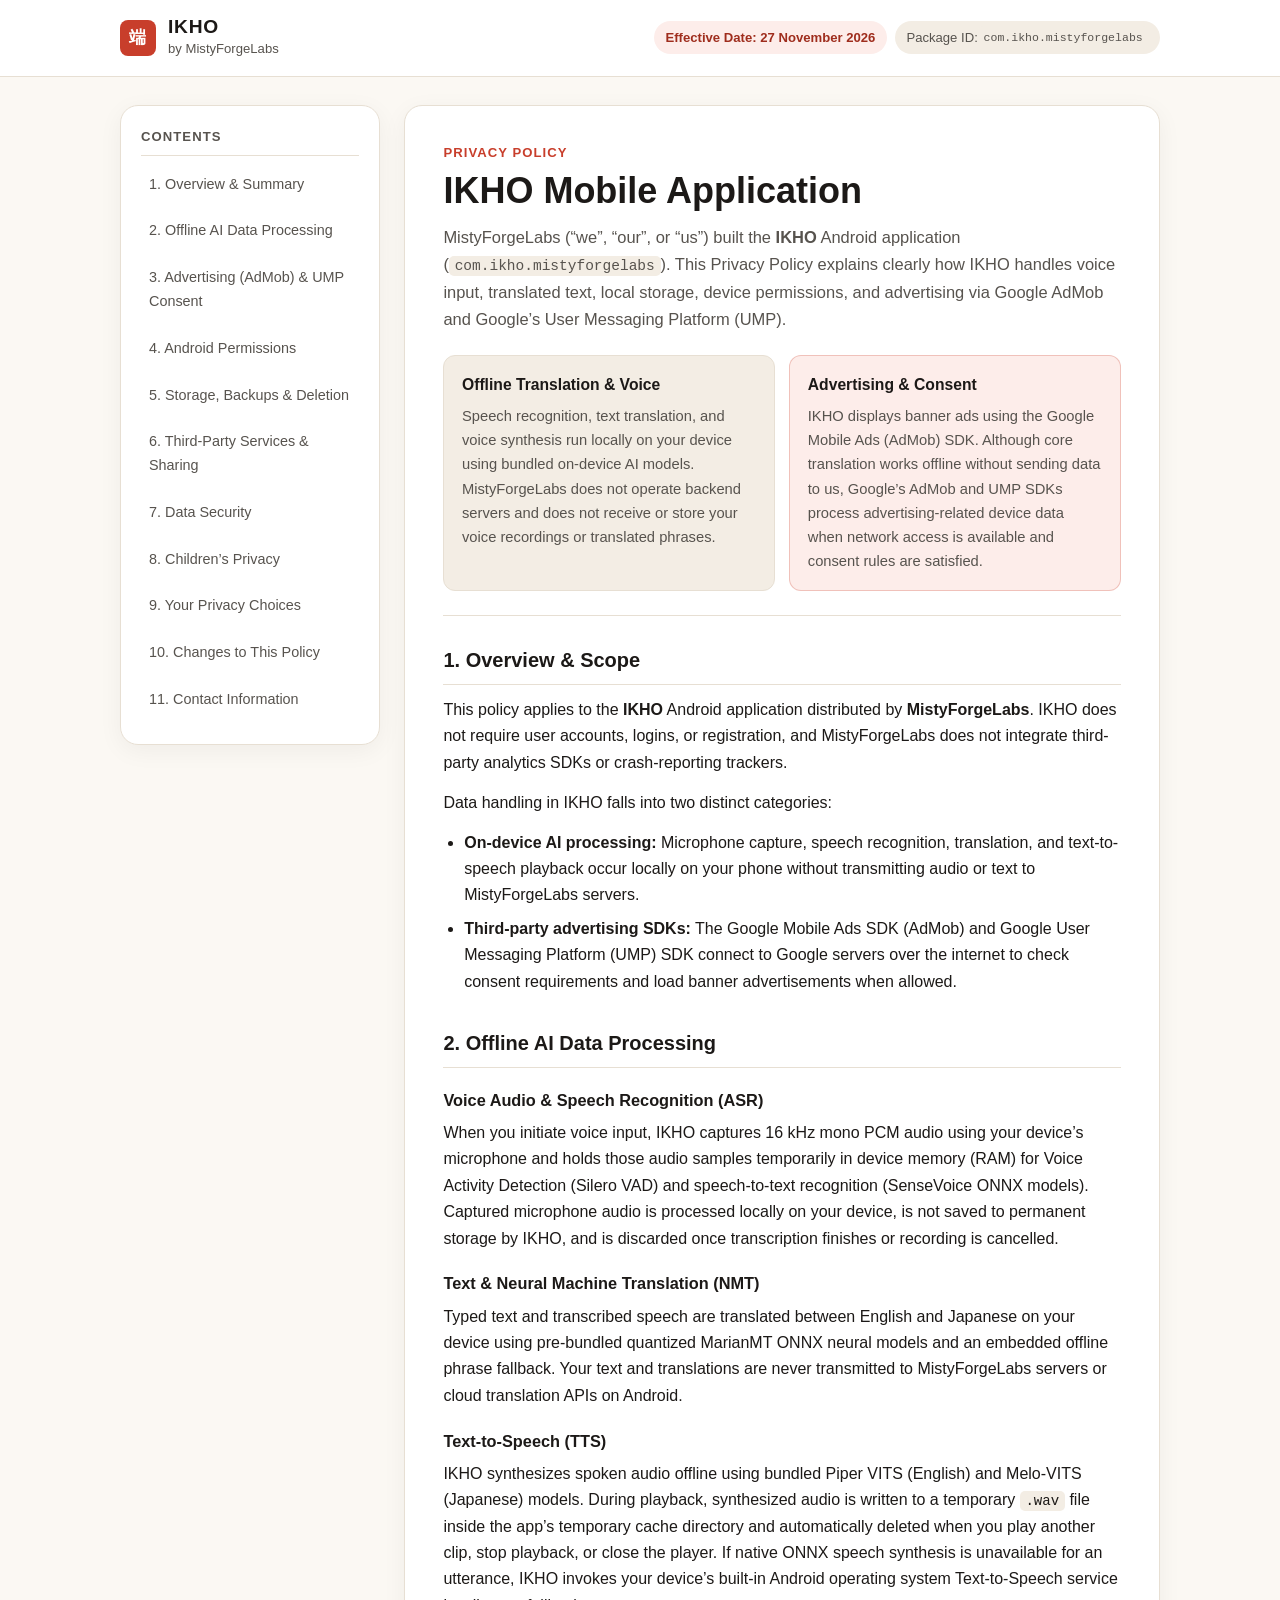
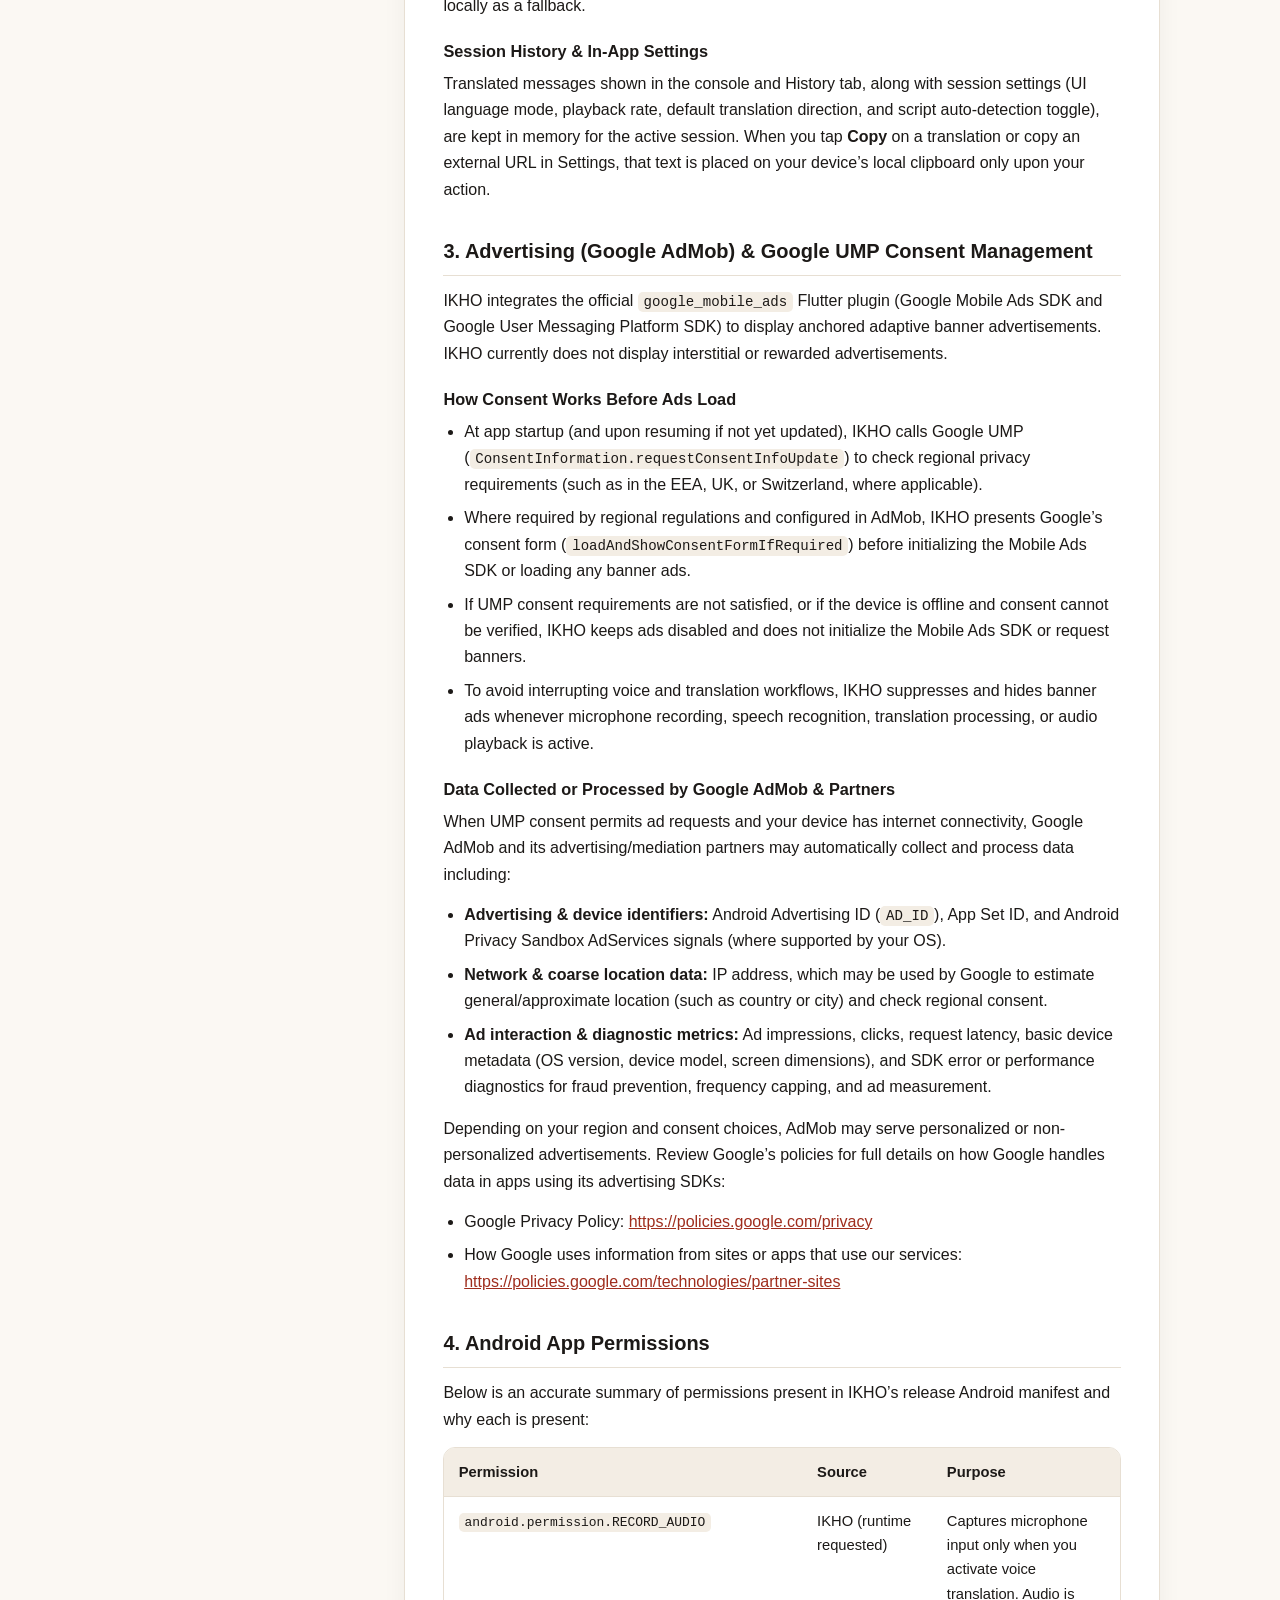
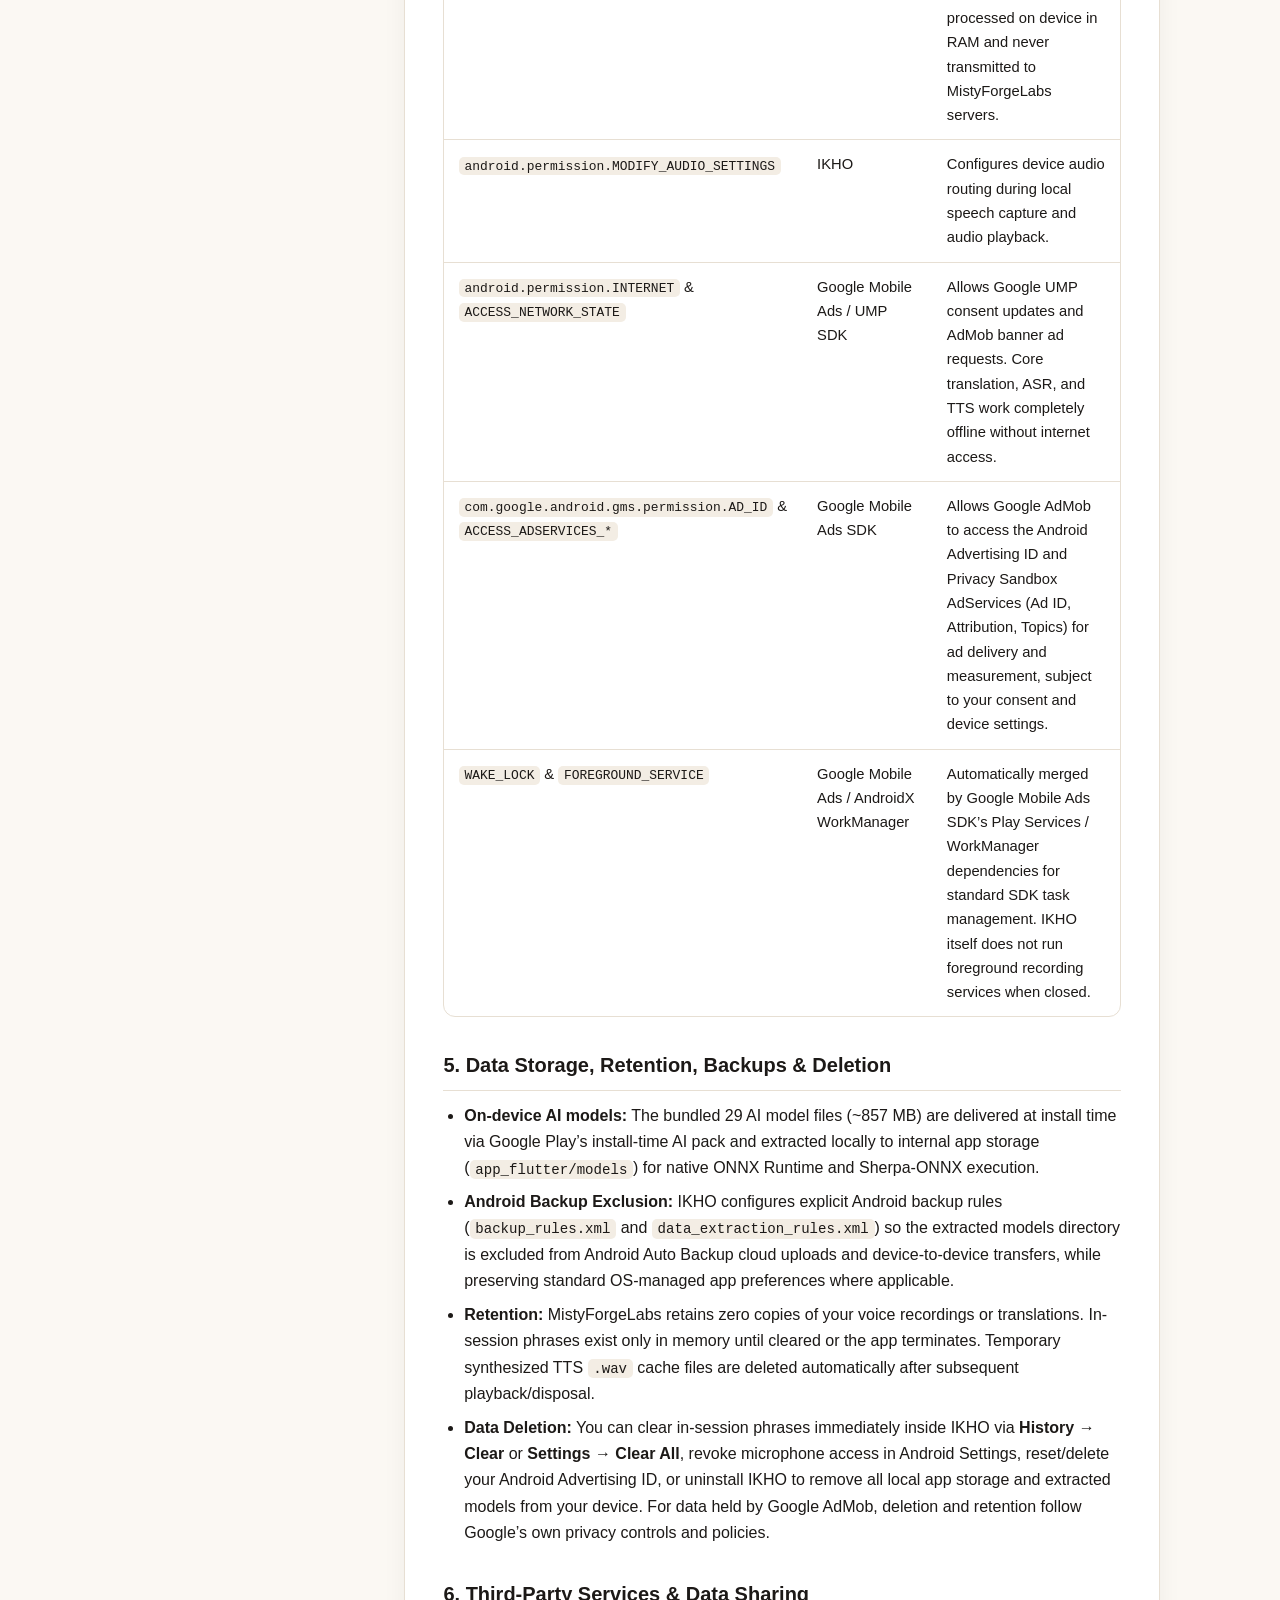
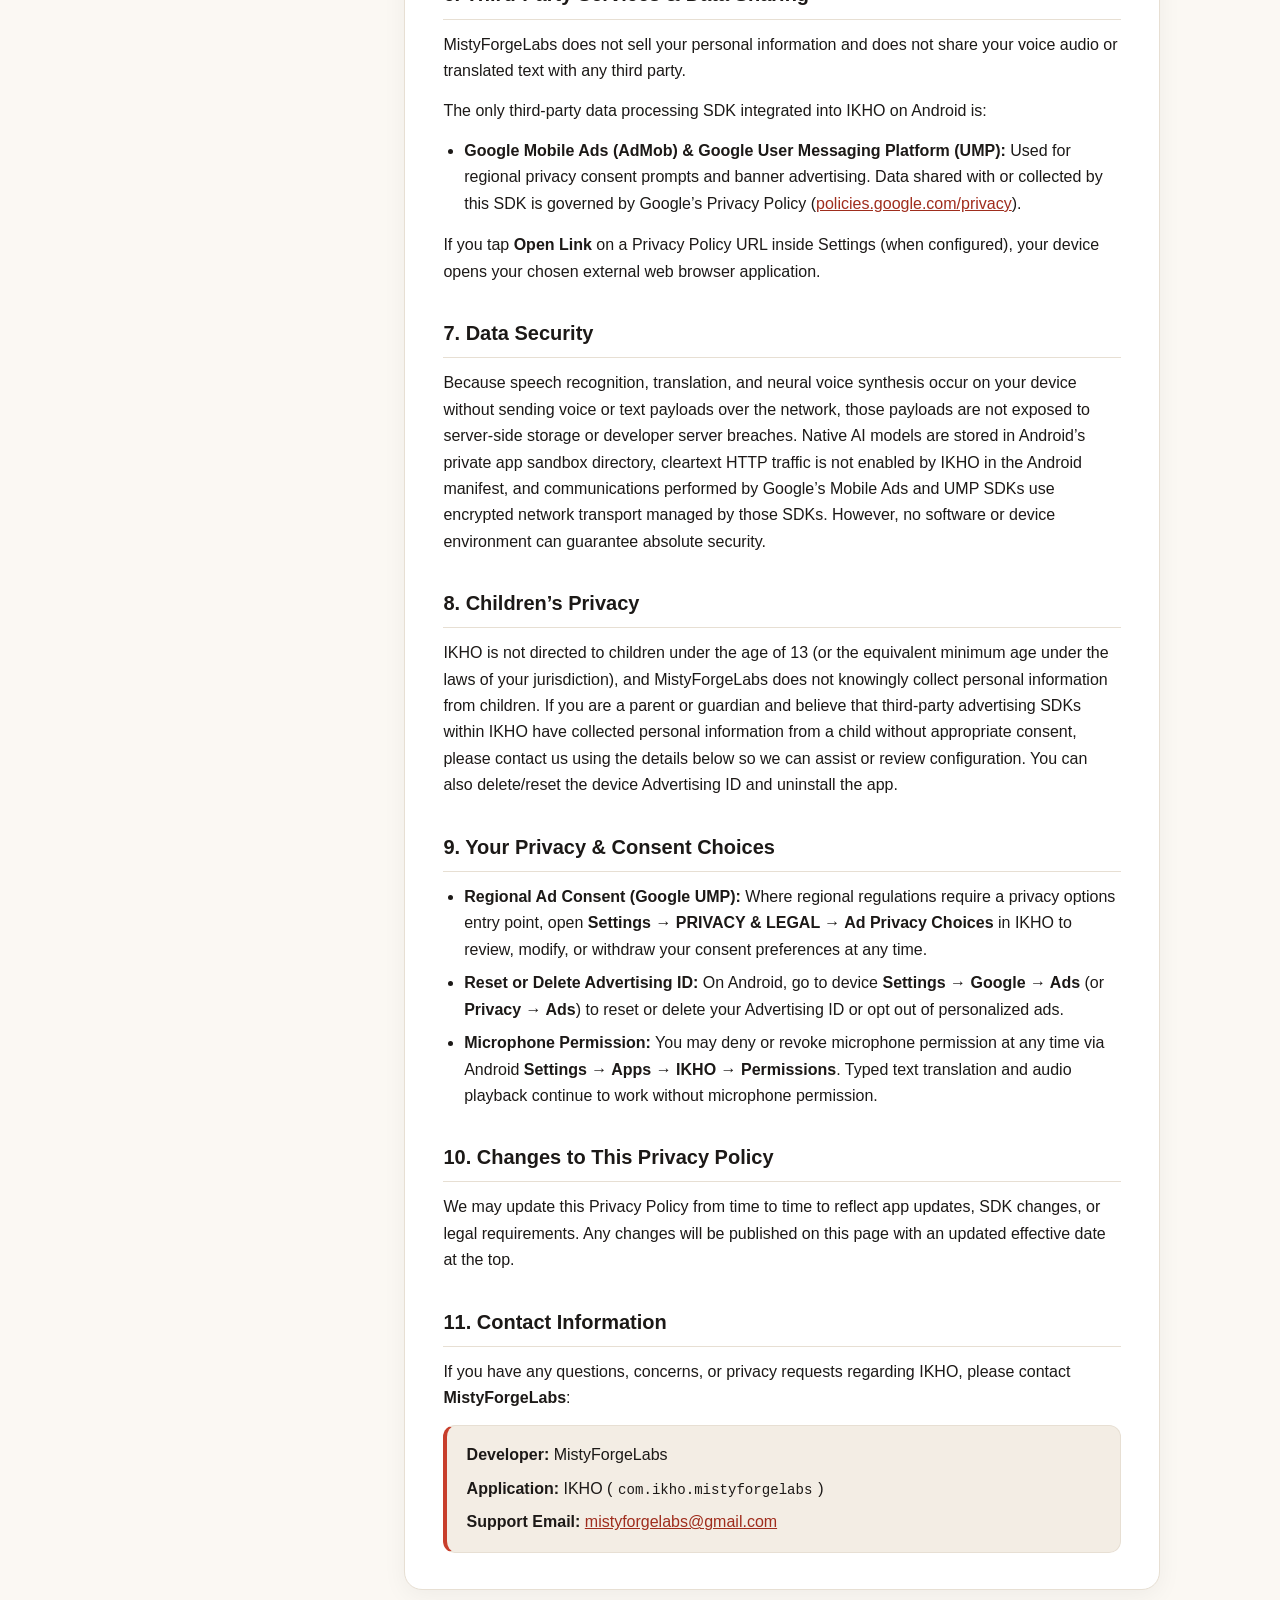
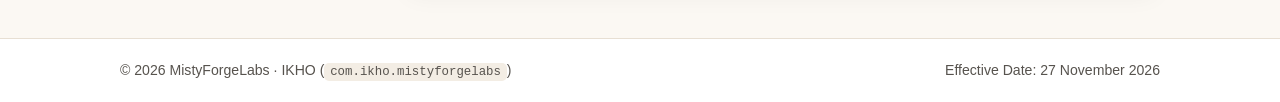
==== index.html @ 731d48cd "Add Privacy Policy website for IKHO" ====
<!DOCTYPE html>
<html lang="en">

<head>
  <meta charset="UTF-8" />
  <meta name="viewport" content="width=device-width, initial-scale=1.0" />
  <meta name="description"
    content="Privacy Policy for IKHO (com.ikho.mistyforgelabs) by MistyForgeLabs — explaining on-device offline AI translation, permissions, Google AdMob advertising, and Google UMP consent management." />
  <title>Privacy Policy — IKHO by MistyForgeLabs</title>
  <link rel="stylesheet" href="styles.css" />
</head>

<body>
  <a class="skip-link" href="#main-content">Skip to Privacy Policy</a>

  <header class="site-header">
    <div class="container header-inner">
      <div class="brand">
        <span class="hanko-mark" aria-hidden="true">端</span>
        <div class="brand-text">
          <span class="brand-name">IKHO</span>
          <span class="brand-subtitle">by MistyForgeLabs</span>
        </div>
      </div>
      <div class="meta-badges">
        <span class="badge">Effective Date: 27 November 2026</span>
        <span class="badge badge-muted">Package ID: <code>com.ikho.mistyforgelabs</code></span>
      </div>
    </div>
  </header>

  <main id="main-content" class="container layout">
    <aside class="toc-card" aria-label="Section navigation">
      <h2 class="toc-title">Contents</h2>
      <nav>
        <ol class="toc-list">
          <li><a href="#overview">1. Overview &amp; Summary</a></li>
          <li><a href="#offline-processing">2. Offline AI Data Processing</a></li>
          <li><a href="#advertising-ump">3. Advertising (AdMob) &amp; UMP Consent</a></li>
          <li><a href="#permissions">4. Android Permissions</a></li>
          <li><a href="#retention-deletion">5. Storage, Backups &amp; Deletion</a></li>
          <li><a href="#third-parties">6. Third-Party Services &amp; Sharing</a></li>
          <li><a href="#security">7. Data Security</a></li>
          <li><a href="#children">8. Children&rsquo;s Privacy</a></li>
          <li><a href="#choices">9. Your Privacy Choices</a></li>
          <li><a href="#changes">10. Changes to This Policy</a></li>
          <li><a href="#contact">11. Contact Information</a></li>
        </ol>
      </nav>
    </aside>

    <article class="policy-card">
      <div class="hero-block">
        <p class="eyebrow">Privacy Policy</p>
        <h1>IKHO Mobile Application</h1>
        <p class="lead">
          MistyForgeLabs (&ldquo;we&rdquo;, &ldquo;our&rdquo;, or &ldquo;us&rdquo;) built the
          <strong>IKHO</strong> Android application (<code>com.ikho.mistyforgelabs</code>). This Privacy Policy
          explains clearly how IKHO handles voice input, translated text, local storage, device permissions,
          and advertising via Google AdMob and Google&rsquo;s User Messaging Platform (UMP).
        </p>

        <div class="callout-grid">
          <div class="callout">
            <h3>Offline Translation &amp; Voice</h3>
            <p>
              Speech recognition, text translation, and voice synthesis run locally on your device using
              bundled on-device AI models. MistyForgeLabs does not operate backend servers and does not
              receive or store your voice recordings or translated phrases.
            </p>
          </div>
          <div class="callout callout-accent">
            <h3>Advertising &amp; Consent</h3>
            <p>
              IKHO displays banner ads using the Google Mobile Ads (AdMob) SDK. Although core translation
              works offline without sending data to us, Google&rsquo;s AdMob and UMP SDKs process
              advertising-related device data when network access is available and consent rules are satisfied.
            </p>
          </div>
        </div>
      </div>

      <section id="overview">
        <h2>1. Overview &amp; Scope</h2>
        <p>
          This policy applies to the <strong>IKHO</strong> Android application distributed by
          <strong>MistyForgeLabs</strong>. IKHO does not require user accounts, logins, or registration, and
          MistyForgeLabs does not integrate third-party analytics SDKs or crash-reporting trackers.
        </p>
        <p>
          Data handling in IKHO falls into two distinct categories:
        </p>
        <ul>
          <li>
            <strong>On-device AI processing:</strong> Microphone capture, speech recognition, translation,
            and text-to-speech playback occur locally on your phone without transmitting audio or text to
            MistyForgeLabs servers.
          </li>
          <li>
            <strong>Third-party advertising SDKs:</strong> The Google Mobile Ads SDK (AdMob) and Google
            User Messaging Platform (UMP) SDK connect to Google servers over the internet to check consent
            requirements and load banner advertisements when allowed.
          </li>
        </ul>
      </section>

      <section id="offline-processing">
        <h2>2. Offline AI Data Processing</h2>
        <h3>Voice Audio &amp; Speech Recognition (ASR)</h3>
        <p>
          When you initiate voice input, IKHO captures 16 kHz mono PCM audio using your device&rsquo;s
          microphone and holds those audio samples temporarily in device memory (RAM) for Voice Activity
          Detection (Silero VAD) and speech-to-text recognition (SenseVoice ONNX models). Captured microphone
          audio is processed locally on your device, is not saved to permanent storage by IKHO, and is
          discarded once transcription finishes or recording is cancelled.
        </p>

        <h3>Text &amp; Neural Machine Translation (NMT)</h3>
        <p>
          Typed text and transcribed speech are translated between English and Japanese on your device using
          pre-bundled quantized MarianMT ONNX neural models and an embedded offline phrase fallback. Your
          text and translations are never transmitted to MistyForgeLabs servers or cloud translation APIs
          on Android.
        </p>

        <h3>Text-to-Speech (TTS)</h3>
        <p>
          IKHO synthesizes spoken audio offline using bundled Piper VITS (English) and Melo-VITS
          (Japanese) models. During playback, synthesized audio is written to a temporary
          <code>.wav</code> file inside the app&rsquo;s temporary cache directory and automatically deleted
          when you play another clip, stop playback, or close the player. If native ONNX speech synthesis is
          unavailable for an utterance, IKHO invokes your device&rsquo;s built-in Android operating system
          Text-to-Speech service locally as a fallback.
        </p>

        <h3>Session History &amp; In-App Settings</h3>
        <p>
          Translated messages shown in the console and History tab, along with session settings (UI
          language mode, playback rate, default translation direction, and script auto-detection toggle),
          are kept in memory for the active session. When you tap <strong>Copy</strong> on a translation or
          copy an external URL in Settings, that text is placed on your device&rsquo;s local clipboard only
          upon your action.
        </p>
      </section>

      <section id="advertising-ump">
        <h2>3. Advertising (Google AdMob) &amp; Google UMP Consent Management</h2>
        <p>
          IKHO integrates the official <code>google_mobile_ads</code> Flutter plugin (Google Mobile Ads SDK
          and Google User Messaging Platform SDK) to display anchored adaptive banner advertisements. IKHO
          currently does not display interstitial or rewarded advertisements.
        </p>

        <h3>How Consent Works Before Ads Load</h3>
        <ul>
          <li>
            At app startup (and upon resuming if not yet updated), IKHO calls Google UMP
            (<code>ConsentInformation.requestConsentInfoUpdate</code>) to check regional privacy
            requirements (such as in the EEA, UK, or Switzerland, where applicable).
          </li>
          <li>
            Where required by regional regulations and configured in AdMob, IKHO presents Google&rsquo;s
            consent form (<code>loadAndShowConsentFormIfRequired</code>) before initializing the Mobile Ads
            SDK or loading any banner ads.
          </li>
          <li>
            If UMP consent requirements are not satisfied, or if the device is offline and consent cannot be
            verified, IKHO keeps ads disabled and does not initialize the Mobile Ads SDK or request banners.
          </li>
          <li>
            To avoid interrupting voice and translation workflows, IKHO suppresses and hides banner ads
            whenever microphone recording, speech recognition, translation processing, or audio playback is
            active.
          </li>
        </ul>

        <h3>Data Collected or Processed by Google AdMob &amp; Partners</h3>
        <p>
          When UMP consent permits ad requests and your device has internet connectivity, Google AdMob and
          its advertising/mediation partners may automatically collect and process data including:
        </p>
        <ul>
          <li>
            <strong>Advertising &amp; device identifiers:</strong> Android Advertising ID (<code>AD_ID</code>),
            App Set ID, and Android Privacy Sandbox AdServices signals (where supported by your OS).
          </li>
          <li>
            <strong>Network &amp; coarse location data:</strong> IP address, which may be used by Google to
            estimate general/approximate location (such as country or city) and check regional consent.
          </li>
          <li>
            <strong>Ad interaction &amp; diagnostic metrics:</strong> Ad impressions, clicks, request
            latency, basic device metadata (OS version, device model, screen dimensions), and SDK error or
            performance diagnostics for fraud prevention, frequency capping, and ad measurement.
          </li>
        </ul>
        <p>
          Depending on your region and consent choices, AdMob may serve personalized or non-personalized
          advertisements. Review Google&rsquo;s policies for full details on how Google handles data in apps
          using its advertising SDKs:
        </p>
        <ul>
          <li>
            Google Privacy Policy:
            <a href="https://policies.google.com/privacy" rel="noopener noreferrer" target="_blank">
              https://policies.google.com/privacy
            </a>
          </li>
          <li>
            How Google uses information from sites or apps that use our services:
            <a href="https://policies.google.com/technologies/partner-sites" rel="noopener noreferrer" target="_blank">
              https://policies.google.com/technologies/partner-sites
            </a>
          </li>
        </ul>
      </section>

      <section id="permissions">
        <h2>4. Android App Permissions</h2>
        <p>
          Below is an accurate summary of permissions present in IKHO&rsquo;s release Android manifest and
          why each is present:
        </p>
        <div class="table-wrap">
          <table>
            <thead>
              <tr>
                <th>Permission</th>
                <th>Source</th>
                <th>Purpose</th>
              </tr>
            </thead>
            <tbody>
              <tr>
                <td><code>android.permission.RECORD_AUDIO</code></td>
                <td>IKHO (runtime requested)</td>
                <td>
                  Captures microphone input only when you activate voice translation. Audio is processed on
                  device in RAM and never transmitted to MistyForgeLabs servers.
                </td>
              </tr>
              <tr>
                <td><code>android.permission.MODIFY_AUDIO_SETTINGS</code></td>
                <td>IKHO</td>
                <td>Configures device audio routing during local speech capture and audio playback.</td>
              </tr>
              <tr>
                <td><code>android.permission.INTERNET</code> &amp; <code>ACCESS_NETWORK_STATE</code></td>
                <td>Google Mobile Ads / UMP SDK</td>
                <td>
                  Allows Google UMP consent updates and AdMob banner ad requests. Core translation, ASR, and
                  TTS work completely offline without internet access.
                </td>
              </tr>
              <tr>
                <td>
                  <code>com.google.android.gms.permission.AD_ID</code> &amp;
                  <code>ACCESS_ADSERVICES_*</code>
                </td>
                <td>Google Mobile Ads SDK</td>
                <td>
                  Allows Google AdMob to access the Android Advertising ID and Privacy Sandbox AdServices
                  (Ad ID, Attribution, Topics) for ad delivery and measurement, subject to your consent and
                  device settings.
                </td>
              </tr>
              <tr>
                <td><code>WAKE_LOCK</code> &amp; <code>FOREGROUND_SERVICE</code></td>
                <td>Google Mobile Ads / AndroidX WorkManager</td>
                <td>
                  Automatically merged by Google Mobile Ads SDK&rsquo;s Play Services / WorkManager
                  dependencies for standard SDK task management. IKHO itself does not run foreground
                  recording services when closed.
                </td>
              </tr>
            </tbody>
          </table>
        </div>
      </section>

      <section id="retention-deletion">
        <h2>5. Data Storage, Retention, Backups &amp; Deletion</h2>
        <ul>
          <li>
            <strong>On-device AI models:</strong> The bundled 29 AI model files (~857 MB) are delivered at
            install time via Google Play&rsquo;s install-time AI pack and extracted locally to internal app
            storage (<code>app_flutter/models</code>) for native ONNX Runtime and Sherpa-ONNX execution.
          </li>
          <li>
            <strong>Android Backup Exclusion:</strong> IKHO configures explicit Android backup rules
            (<code>backup_rules.xml</code> and <code>data_extraction_rules.xml</code>) so the extracted
            models directory is excluded from Android Auto Backup cloud uploads and device-to-device
            transfers, while preserving standard OS-managed app preferences where applicable.
          </li>
          <li>
            <strong>Retention:</strong> MistyForgeLabs retains zero copies of your voice recordings or
            translations. In-session phrases exist only in memory until cleared or the app terminates.
            Temporary synthesized TTS <code>.wav</code> cache files are deleted automatically after
            subsequent playback/disposal.
          </li>
          <li>
            <strong>Data Deletion:</strong> You can clear in-session phrases immediately inside IKHO via
            <strong>History &rarr; Clear</strong> or <strong>Settings &rarr; Clear All</strong>, revoke
            microphone access in Android Settings, reset/delete your Android Advertising ID, or uninstall
            IKHO to remove all local app storage and extracted models from your device. For data held by
            Google AdMob, deletion and retention follow Google&rsquo;s own privacy controls and policies.
          </li>
        </ul>
      </section>

      <section id="third-parties">
        <h2>6. Third-Party Services &amp; Data Sharing</h2>
        <p>
          MistyForgeLabs does not sell your personal information and does not share your voice audio or
          translated text with any third party.
        </p>
        <p>
          The only third-party data processing SDK integrated into IKHO on Android is:
        </p>
        <ul>
          <li>
            <strong>Google Mobile Ads (AdMob) &amp; Google User Messaging Platform (UMP):</strong> Used for
            regional privacy consent prompts and banner advertising. Data shared with or collected by this SDK
            is governed by Google&rsquo;s Privacy Policy
            (<a href="https://policies.google.com/privacy" rel="noopener noreferrer"
              target="_blank">policies.google.com/privacy</a>).
          </li>
        </ul>
        <p>
          If you tap <strong>Open Link</strong> on a Privacy Policy URL inside Settings (when configured),
          your device opens your chosen external web browser application.
        </p>
      </section>

      <section id="security">
        <h2>7. Data Security</h2>
        <p>
          Because speech recognition, translation, and neural voice synthesis occur on your device without
          sending voice or text payloads over the network, those payloads are not exposed to server-side
          storage or developer server breaches. Native AI models are stored in Android&rsquo;s private app
          sandbox directory, cleartext HTTP traffic is not enabled by IKHO in the Android manifest, and
          communications performed by Google&rsquo;s Mobile Ads and UMP SDKs use encrypted network
          transport managed by those SDKs. However, no software or device environment can guarantee absolute
          security.
        </p>
      </section>

      <section id="children">
        <h2>8. Children&rsquo;s Privacy</h2>
        <p>
          IKHO is not directed to children under the age of 13 (or the equivalent minimum age under the laws
          of your jurisdiction), and MistyForgeLabs does not knowingly collect personal information from
          children. If you are a parent or guardian and believe that third-party advertising SDKs within IKHO
          have collected personal information from a child without appropriate consent, please contact us
          using the details below so we can assist or review configuration. You can also delete/reset the
          device Advertising ID and uninstall the app.
        </p>
      </section>

      <section id="choices">
        <h2>9. Your Privacy &amp; Consent Choices</h2>
        <ul>
          <li>
            <strong>Regional Ad Consent (Google UMP):</strong> Where regional regulations require a privacy
            options entry point, open <strong>Settings &rarr; PRIVACY &amp; LEGAL &rarr; Ad Privacy Choices</strong>
            in IKHO to review, modify, or withdraw your consent preferences at any time.
          </li>
          <li>
            <strong>Reset or Delete Advertising ID:</strong> On Android, go to device
            <strong>Settings &rarr; Google &rarr; Ads</strong> (or <strong>Privacy &rarr; Ads</strong>) to
            reset or delete your Advertising ID or opt out of personalized ads.
          </li>
          <li>
            <strong>Microphone Permission:</strong> You may deny or revoke microphone permission at any
            time via Android <strong>Settings &rarr; Apps &rarr; IKHO &rarr; Permissions</strong>. Typed text
            translation and audio playback continue to work without microphone permission.
          </li>
        </ul>
      </section>

      <section id="changes">
        <h2>10. Changes to This Privacy Policy</h2>
        <p>
          We may update this Privacy Policy from time to time to reflect app updates, SDK changes, or legal
          requirements. Any changes will be published on this page with an updated effective date at the top.
        </p>
      </section>

      <section id="contact" class="contact-section">
        <h2>11. Contact Information</h2>
        <p>
          If you have any questions, concerns, or privacy requests regarding IKHO, please contact
          <strong>MistyForgeLabs</strong>:
        </p>
        <div class="contact-box">
          <p><strong>Developer:</strong> MistyForgeLabs</p>
          <p><strong>Application:</strong> IKHO (<code>com.ikho.mistyforgelabs</code>)</p>
          <p>
            <strong>Support Email:</strong>
            <a href="mailto:mistyforgelabs@gmail.com">mistyforgelabs@gmail.com</a>
          </p>
        </div>
      </section>
    </article>
  </main>

  <footer class="site-footer">
    <div class="container footer-inner">
      <p>&copy; 2026 MistyForgeLabs &middot; IKHO (<code>com.ikho.mistyforgelabs</code>)</p>
      <p>Effective Date: 27 November 2026</p>
    </div>
  </footer>
</body>

</html>
---- styles.css ----
:root {
  --washi: #fbf8f3;
  --washi-card: #ffffff;
  --washi-subtle: #f3ede4;
  --sumi: #1c1917;
  --sumi-muted: #57534e;
  --line-subtle: #e7dfd3;
  --cinnabar: #c83e2b;
  --cinnabar-deep: #9f2d1d;
  --cinnabar-tint: #fdedea;
  --radius-lg: 18px;
  --radius-md: 12px;
  --shadow-card: 0 6px 24px rgba(28, 25, 23, 0.05);
}

@media (prefers-color-scheme: dark) {
  :root {
    --washi: #141210;
    --washi-card: #1d1a17;
    --washi-subtle: #27221e;
    --sumi: #f5f0e8;
    --sumi-muted: #b8afa4;
    --line-subtle: #352f29;
    --cinnabar: #e05c49;
    --cinnabar-deep: #f07b69;
    --cinnabar-tint: rgba(224, 92, 73, 0.14);
    --shadow-card: 0 8px 28px rgba(0, 0, 0, 0.35);
  }
}

*,
*::before,
*::after {
  box-sizing: border-box;
}

html {
  scroll-behavior: smooth;
}

body {
  margin: 0;
  background-color: var(--washi);
  color: var(--sumi);
  font-family: -apple-system, BlinkMacSystemFont, "Segoe UI", Roboto, "Helvetica Neue", Arial, sans-serif;
  line-height: 1.65;
  -webkit-font-smoothing: antialiased;
}

.skip-link {
  position: absolute;
  left: -9999px;
  top: 0;
  background: var(--cinnabar);
  color: #ffffff;
  padding: 0.65rem 1rem;
  border-radius: 0 0 8px 0;
  font-weight: 600;
  z-index: 100;
}

.skip-link:focus {
  left: 0.75rem;
  top: 0.75rem;
}

.container {
  width: 100%;
  max-width: 1080px;
  margin: 0 auto;
  padding: 0 1.25rem;
}

.site-header {
  background: var(--washi-card);
  border-bottom: 1px solid var(--line-subtle);
  padding: 1rem 0;
}

.header-inner {
  display: flex;
  flex-wrap: wrap;
  align-items: center;
  justify-content: space-between;
  gap: 0.85rem;
}

.brand {
  display: flex;
  align-items: center;
  gap: 0.75rem;
}

.hanko-mark {
  display: inline-flex;
  align-items: center;
  justify-content: center;
  width: 2.25rem;
  height: 2.25rem;
  border-radius: 8px;
  background: var(--cinnabar);
  color: #ffffff;
  font-weight: 700;
  font-size: 1.05rem;
  letter-spacing: 0.02em;
}

.brand-text {
  display: flex;
  flex-direction: column;
}

.brand-name {
  font-size: 1.2rem;
  font-weight: 700;
  letter-spacing: 0.04em;
  line-height: 1.15;
}

.brand-subtitle {
  font-size: 0.82rem;
  color: var(--sumi-muted);
}

.meta-badges {
  display: flex;
  flex-wrap: wrap;
  gap: 0.5rem;
}

.badge {
  display: inline-flex;
  align-items: center;
  padding: 0.32rem 0.72rem;
  border-radius: 999px;
  background: var(--cinnabar-tint);
  color: var(--cinnabar-deep);
  font-size: 0.82rem;
  font-weight: 600;
}

.badge-muted {
  background: var(--washi-subtle);
  color: var(--sumi-muted);
  font-weight: 500;
}

.layout {
  display: grid;
  grid-template-columns: 1fr;
  gap: 1.5rem;
  padding-top: 1.75rem;
  padding-bottom: 3rem;
}

@media (min-width: 900px) {
  .layout {
    grid-template-columns: 260px minmax(0, 1fr);
    align-items: start;
  }

  .toc-card {
    position: sticky;
    top: 1.25rem;
  }
}

.toc-card,
.policy-card {
  background: var(--washi-card);
  border: 1px solid var(--line-subtle);
  border-radius: var(--radius-lg);
  box-shadow: var(--shadow-card);
}

.toc-card {
  padding: 1.25rem;
}

.toc-title {
  margin: 0 0 0.75rem;
  font-size: 0.82rem;
  text-transform: uppercase;
  letter-spacing: 0.08em;
  color: var(--sumi-muted);
}

.toc-list {
  list-style: none;
  margin: 0;
  padding: 0;
  display: flex;
  flex-direction: column;
  gap: 0.35rem;
}

.toc-list a {
  display: block;
  padding: 0.32rem 0.5rem;
  border-radius: 8px;
  color: var(--sumi-muted);
  text-decoration: none;
  font-size: 0.9rem;
  transition: background-color 0.15s ease, color 0.15s ease;
}

.toc-list a:hover,
.toc-list a:focus-visible {
  background: var(--cinnabar-tint);
  color: var(--cinnabar-deep);
  outline: none;
}

.policy-card {
  padding: 1.6rem 1.4rem;
}

@media (min-width: 640px) {
  .policy-card {
    padding: 2.25rem 2.4rem;
  }
}

.hero-block {
  padding-bottom: 1.5rem;
  border-bottom: 1px solid var(--line-subtle);
  margin-bottom: 1.75rem;
}

.eyebrow {
  margin: 0 0 0.35rem;
  font-size: 0.82rem;
  font-weight: 700;
  letter-spacing: 0.08em;
  text-transform: uppercase;
  color: var(--cinnabar);
}

h1 {
  margin: 0 0 0.75rem;
  font-size: clamp(1.7rem, 3.2vw, 2.25rem);
  line-height: 1.2;
}

.lead {
  margin: 0 0 1.35rem;
  color: var(--sumi-muted);
  font-size: 1.03rem;
}

.callout-grid {
  display: grid;
  grid-template-columns: 1fr;
  gap: 0.9rem;
}

@media (min-width: 680px) {
  .callout-grid {
    grid-template-columns: 1fr 1fr;
  }
}

.callout {
  background: var(--washi-subtle);
  border: 1px solid var(--line-subtle);
  border-radius: var(--radius-md);
  padding: 1rem 1.1rem;
}

.callout-accent {
  background: var(--cinnabar-tint);
  border-color: rgba(200, 62, 43, 0.25);
}

.callout h3 {
  margin: 0 0 0.35rem;
  font-size: 0.98rem;
}

.callout p {
  margin: 0;
  font-size: 0.92rem;
  color: var(--sumi-muted);
}

section {
  margin-bottom: 2rem;
  scroll-margin-top: 1.25rem;
}

section:last-child {
  margin-bottom: 0;
}

h2 {
  margin: 0 0 0.75rem;
  font-size: 1.25rem;
  padding-bottom: 0.45rem;
  border-bottom: 1px solid var(--line-subtle);
}

h3 {
  margin: 1.15rem 0 0.4rem;
  font-size: 1.02rem;
}

p {
  margin: 0 0 0.85rem;
}

ul {
  margin: 0 0 0.95rem;
  padding-left: 1.3rem;
}

li {
  margin-bottom: 0.45rem;
}

a {
  color: var(--cinnabar-deep);
  word-break: break-word;
}

code {
  font-family: ui-monospace, SFMono-Regular, Menlo, Consolas, "Liberation Mono", monospace;
  font-size: 0.88em;
  background: var(--washi-subtle);
  padding: 0.12rem 0.36rem;
  border-radius: 5px;
}

.table-wrap {
  width: 100%;
  overflow-x: auto;
  border: 1px solid var(--line-subtle);
  border-radius: var(--radius-md);
  margin: 0.85rem 0 1rem;
}

table {
  width: 100%;
  border-collapse: collapse;
  font-size: 0.92rem;
  min-width: 540px;
}

th,
td {
  text-align: left;
  padding: 0.75rem 0.9rem;
  border-bottom: 1px solid var(--line-subtle);
  vertical-align: top;
}

th {
  background: var(--washi-subtle);
  font-weight: 600;
}

tr:last-child td {
  border-bottom: none;
}

.contact-box {
  background: var(--washi-subtle);
  border: 1px solid var(--line-subtle);
  border-left: 4px solid var(--cinnabar);
  border-radius: var(--radius-md);
  padding: 1rem 1.2rem;
}

.contact-box p {
  margin: 0 0 0.45rem;
}

.contact-box p:last-child {
  margin-bottom: 0;
}

.placeholder-tag {
  display: inline-block;
  font-family: ui-monospace, SFMono-Regular, Menlo, Consolas, monospace;
  font-weight: 700;
  font-size: 0.92rem;
  background: var(--cinnabar-tint);
  color: var(--cinnabar-deep);
  padding: 0.15rem 0.5rem;
  border-radius: 6px;
  border: 1px dashed var(--cinnabar);
}

.placeholder-note {
  margin-top: 0.65rem;
  font-size: 0.86rem;
  color: var(--sumi-muted);
}

.site-footer {
  border-top: 1px solid var(--line-subtle);
  background: var(--washi-card);
  padding: 1.25rem 0;
  font-size: 0.88rem;
  color: var(--sumi-muted);
}

.footer-inner {
  display: flex;
  flex-wrap: wrap;
  justify-content: space-between;
  gap: 0.5rem;
}

.footer-inner p {
  margin: 0;
}

@media print {
  .toc-card,
  .skip-link {
    display: none;
  }

  .layout {
    grid-template-columns: 1fr;
  }

  .policy-card {
    box-shadow: none;
    border: none;
    padding: 0;
  }
}
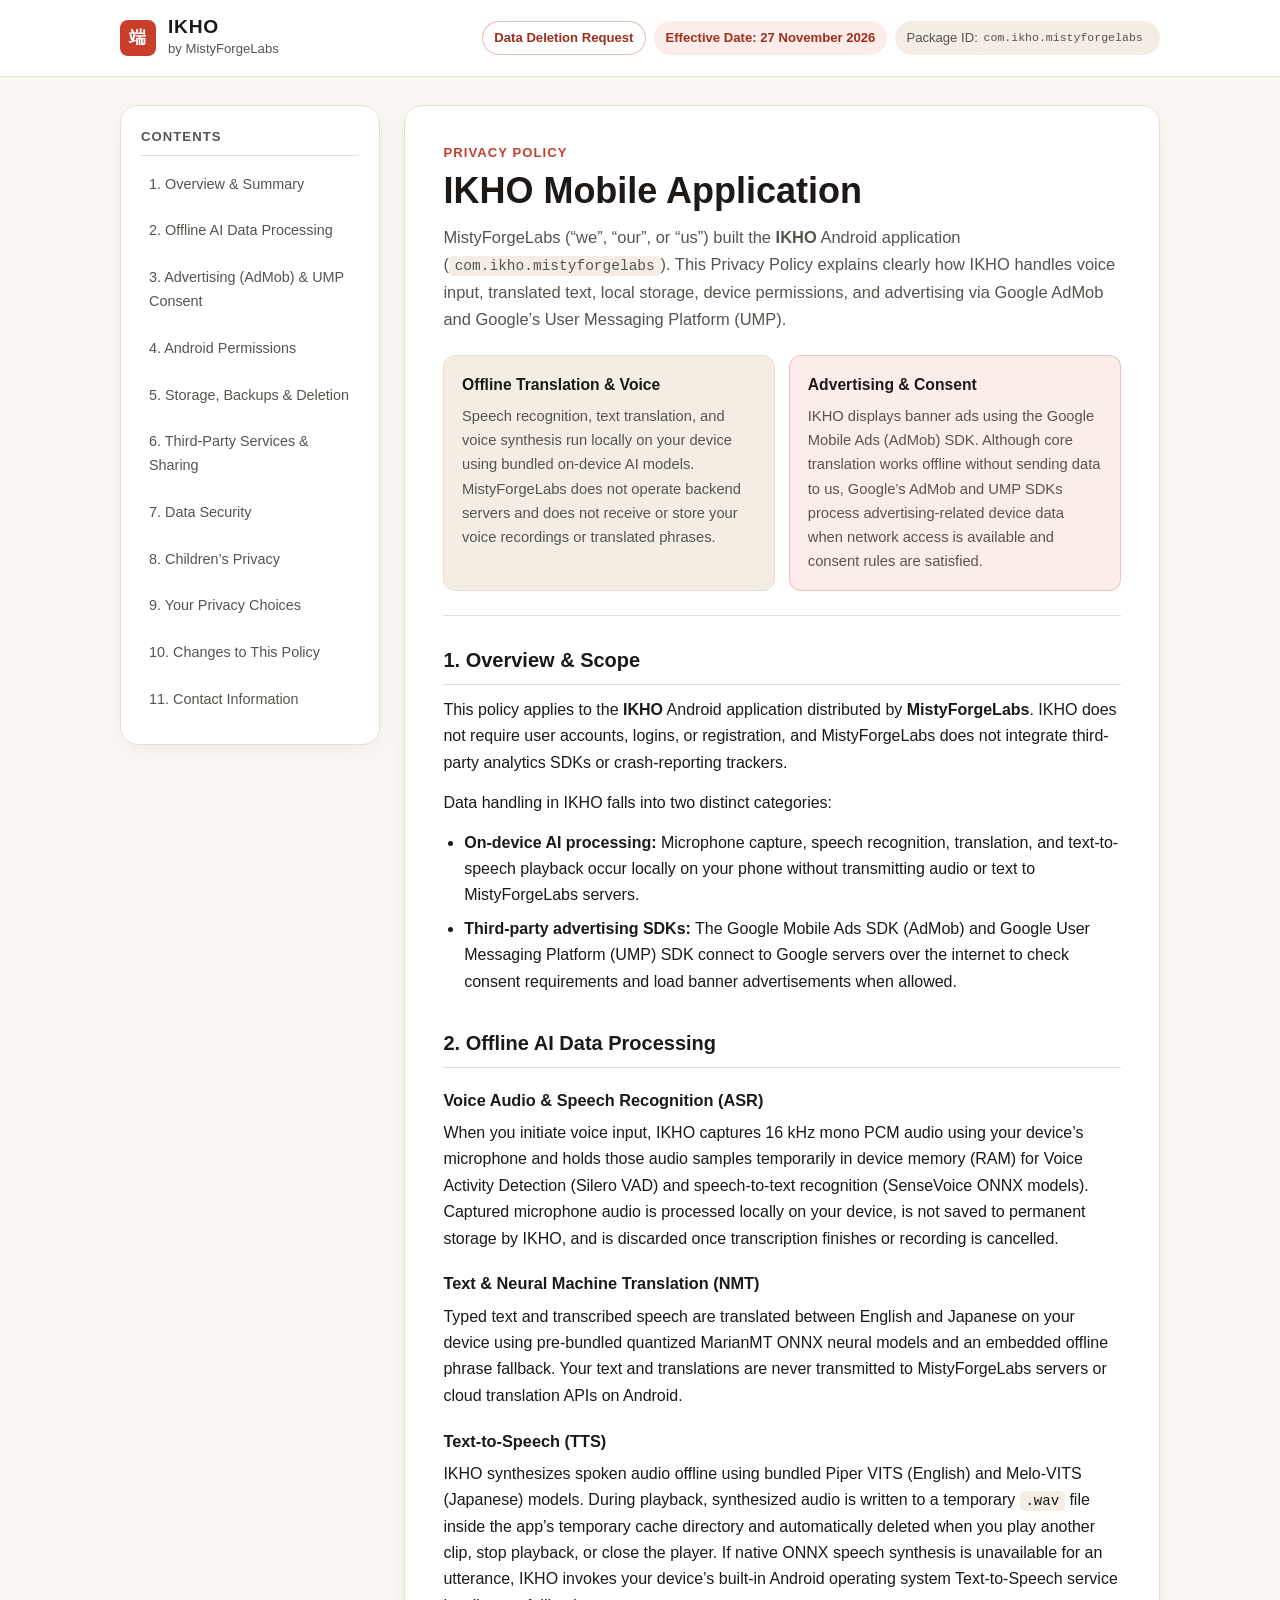
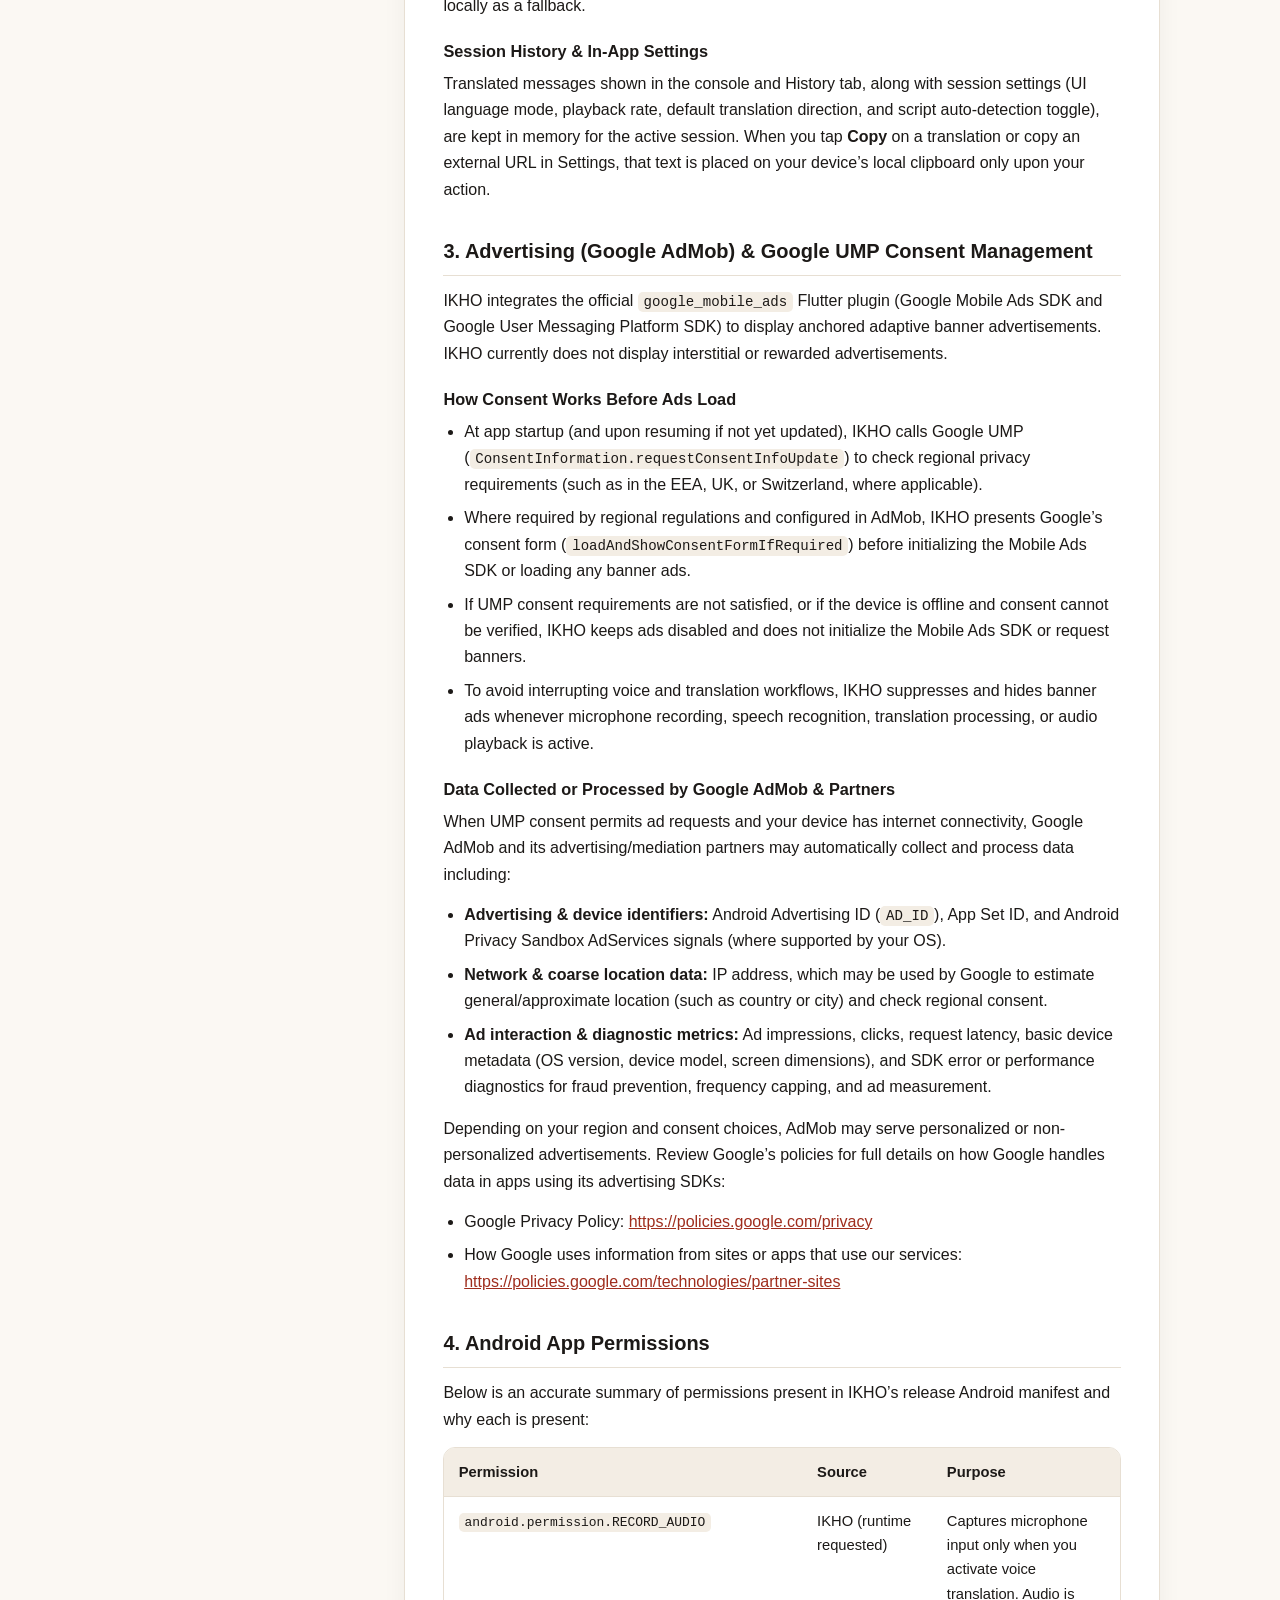
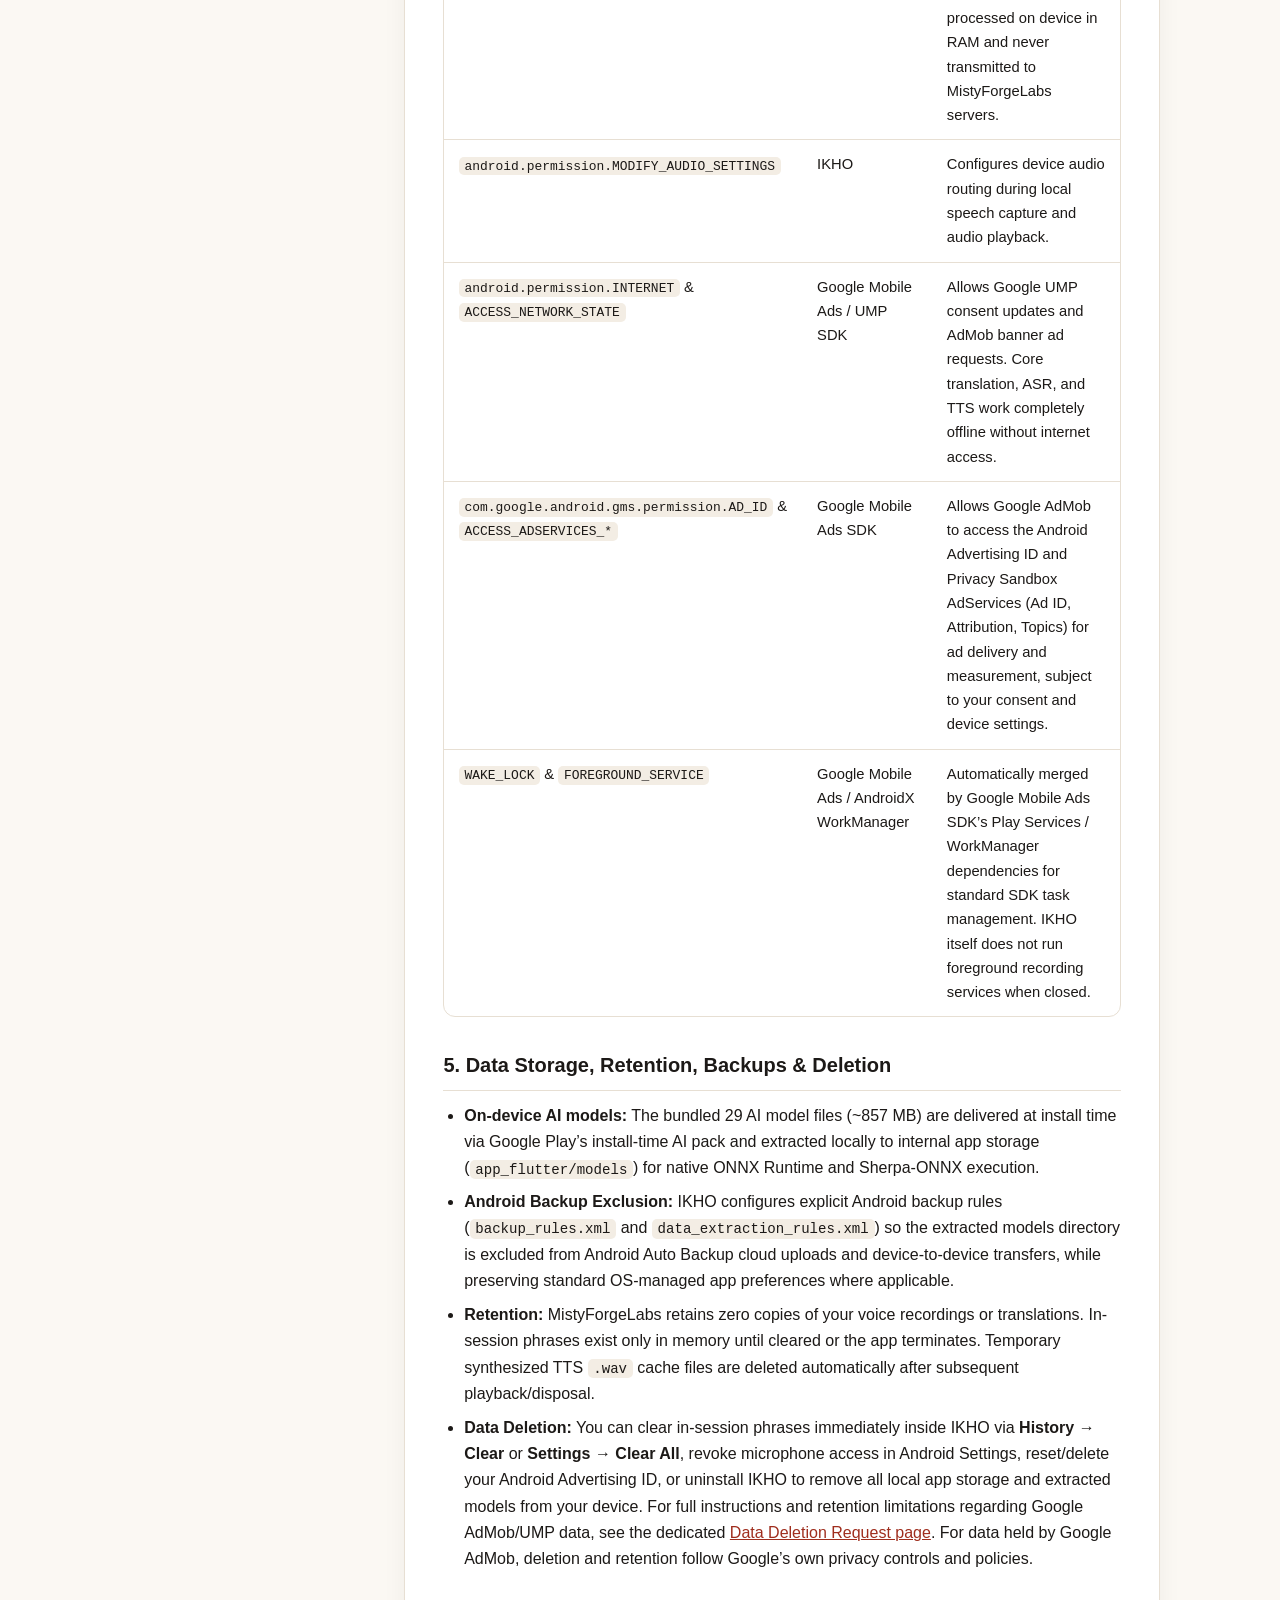
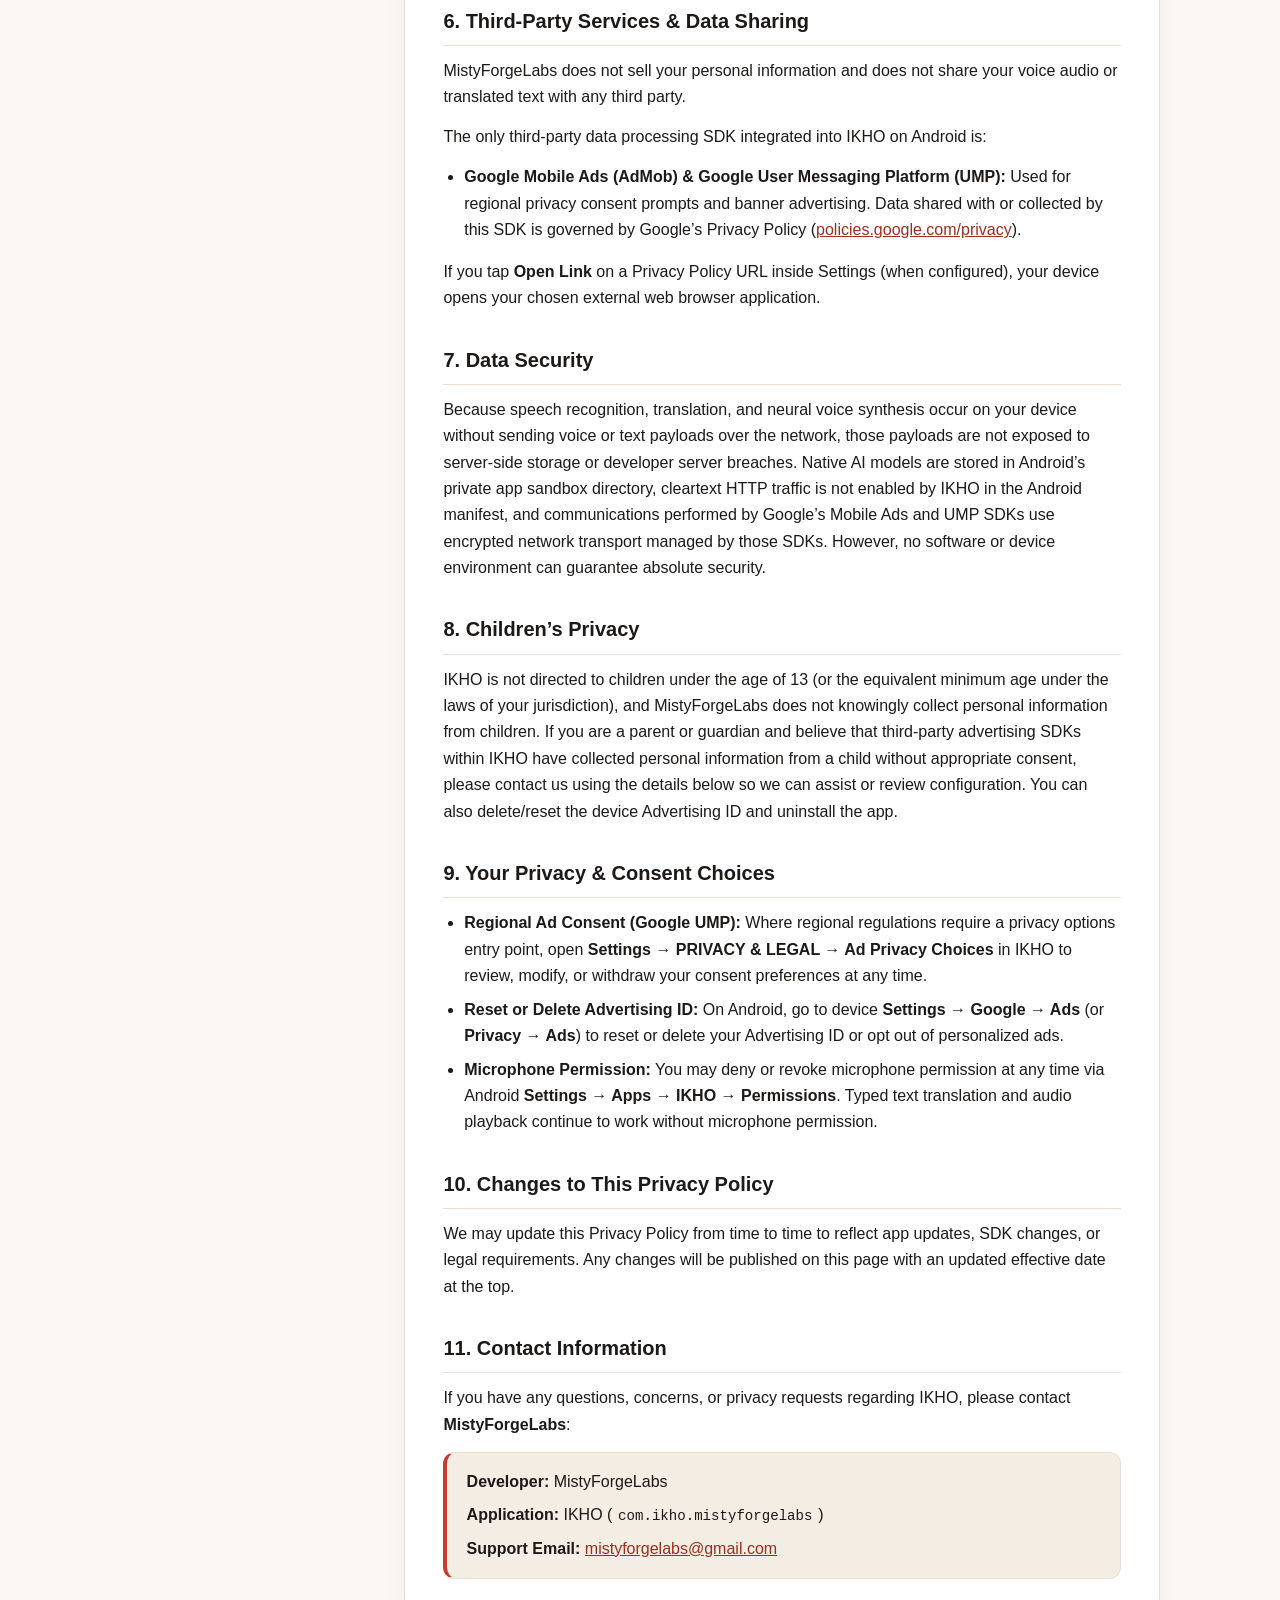
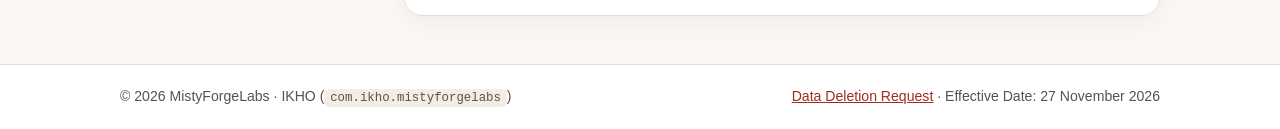
==== commit 4bae560d: "Add IKHO Data Deletion Request page and link from Privacy Policy" ====
--- a/index.html
+++ b/index.html
@@ -23,6 +23,7 @@
         </div>
       </div>
       <div class="meta-badges">
+        <a class="badge badge-link" href="data-deletion.html">Data Deletion Request</a>
         <span class="badge">Effective Date: 27 November 2026</span>
         <span class="badge badge-muted">Package ID: <code>com.ikho.mistyforgelabs</code></span>
       </div>
@@ -302,8 +303,10 @@
             <strong>Data Deletion:</strong> You can clear in-session phrases immediately inside IKHO via
             <strong>History &rarr; Clear</strong> or <strong>Settings &rarr; Clear All</strong>, revoke
             microphone access in Android Settings, reset/delete your Android Advertising ID, or uninstall
-            IKHO to remove all local app storage and extracted models from your device. For data held by
-            Google AdMob, deletion and retention follow Google&rsquo;s own privacy controls and policies.
+            IKHO to remove all local app storage and extracted models from your device. For full
+            instructions and retention limitations regarding Google AdMob/UMP data, see the dedicated
+            <a href="data-deletion.html">Data Deletion Request page</a>. For data held by Google AdMob,
+            deletion and retention follow Google&rsquo;s own privacy controls and policies.
           </li>
         </ul>
       </section>
@@ -407,7 +410,7 @@
   <footer class="site-footer">
     <div class="container footer-inner">
       <p>&copy; 2026 MistyForgeLabs &middot; IKHO (<code>com.ikho.mistyforgelabs</code>)</p>
-      <p>Effective Date: 27 November 2026</p>
+      <p><a href="data-deletion.html">Data Deletion Request</a> &middot; Effective Date: 27 November 2026</p>
     </div>
   </footer>
 </body>
--- a/styles.css
+++ b/styles.css
@@ -145,6 +145,21 @@
   font-weight: 500;
 }
 
+.badge-link {
+  background: var(--washi-card);
+  color: var(--cinnabar-deep);
+  border: 1px solid rgba(200, 62, 43, 0.35);
+  text-decoration: none;
+  transition: background-color 0.15s ease, border-color 0.15s ease;
+}
+
+.badge-link:hover,
+.badge-link:focus-visible {
+  background: var(--cinnabar-tint);
+  border-color: var(--cinnabar);
+  outline: none;
+}
+
 .layout {
   display: grid;
   grid-template-columns: 1fr;
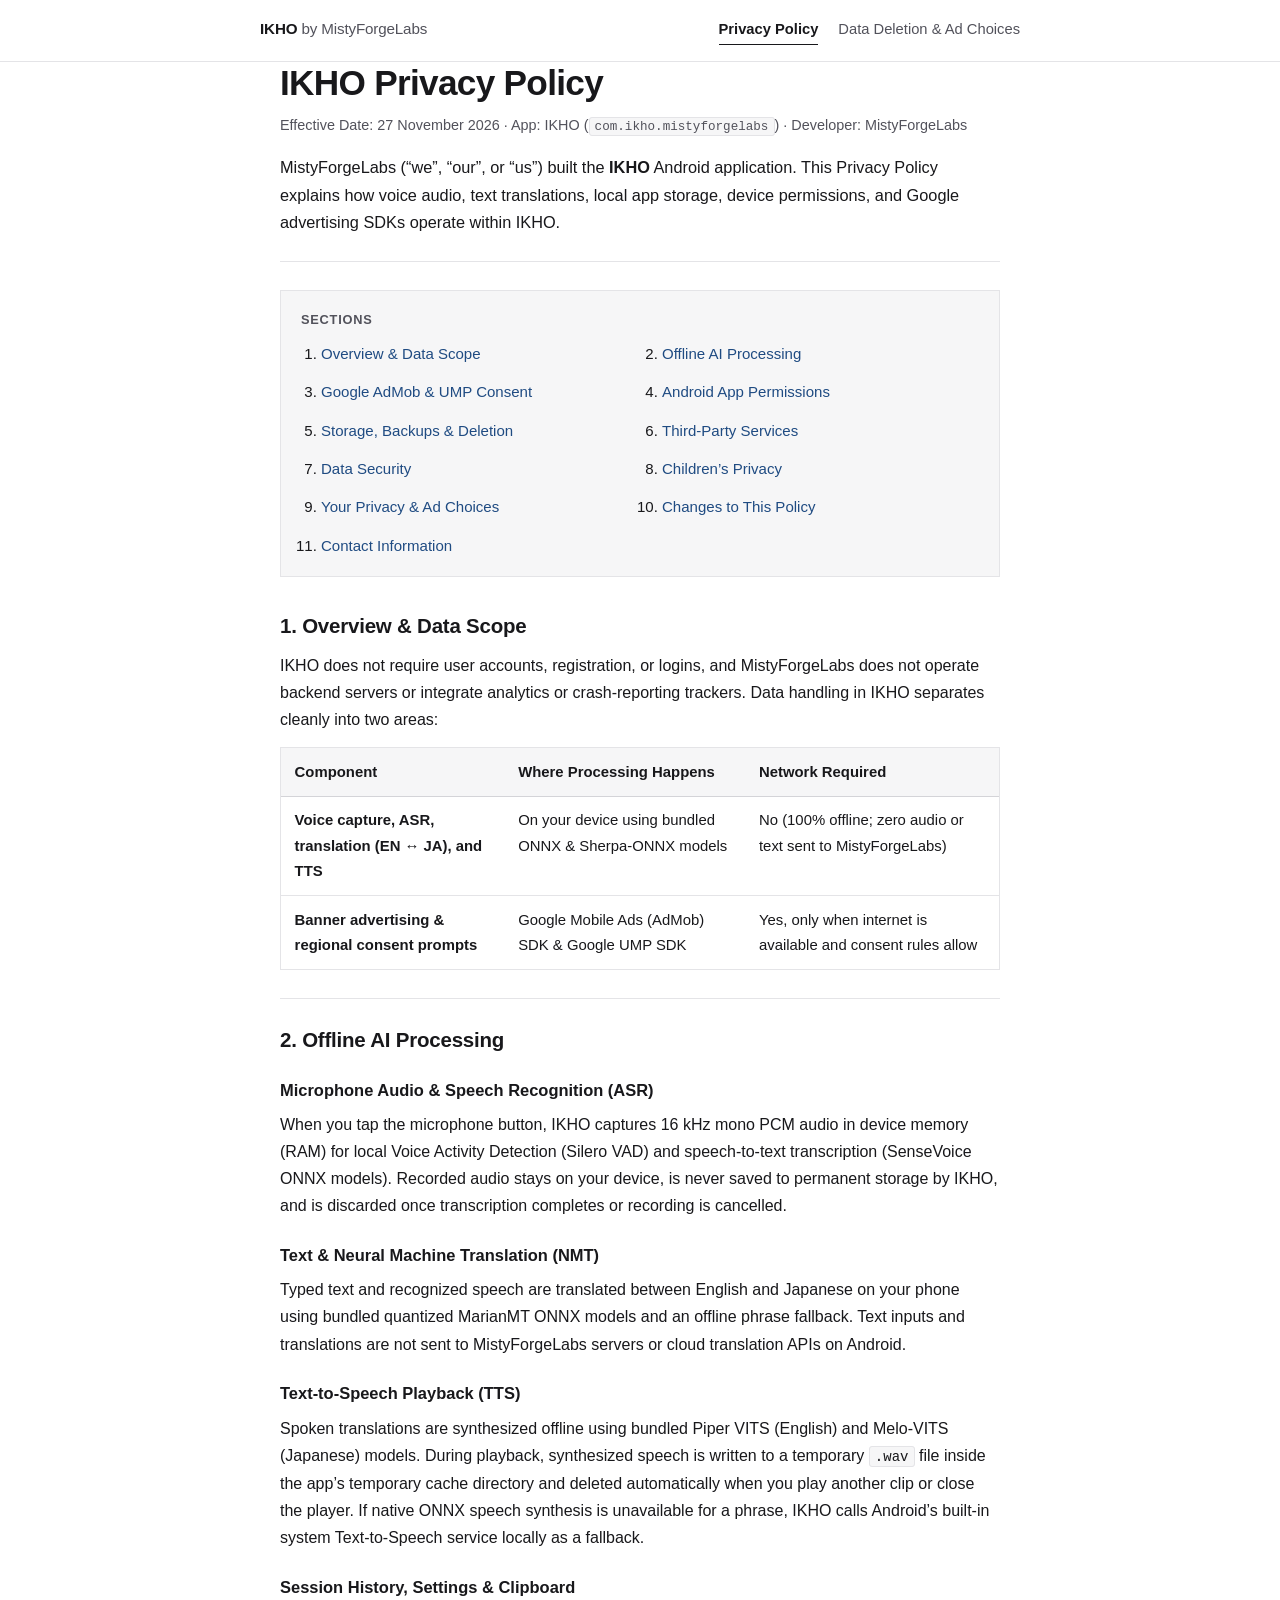
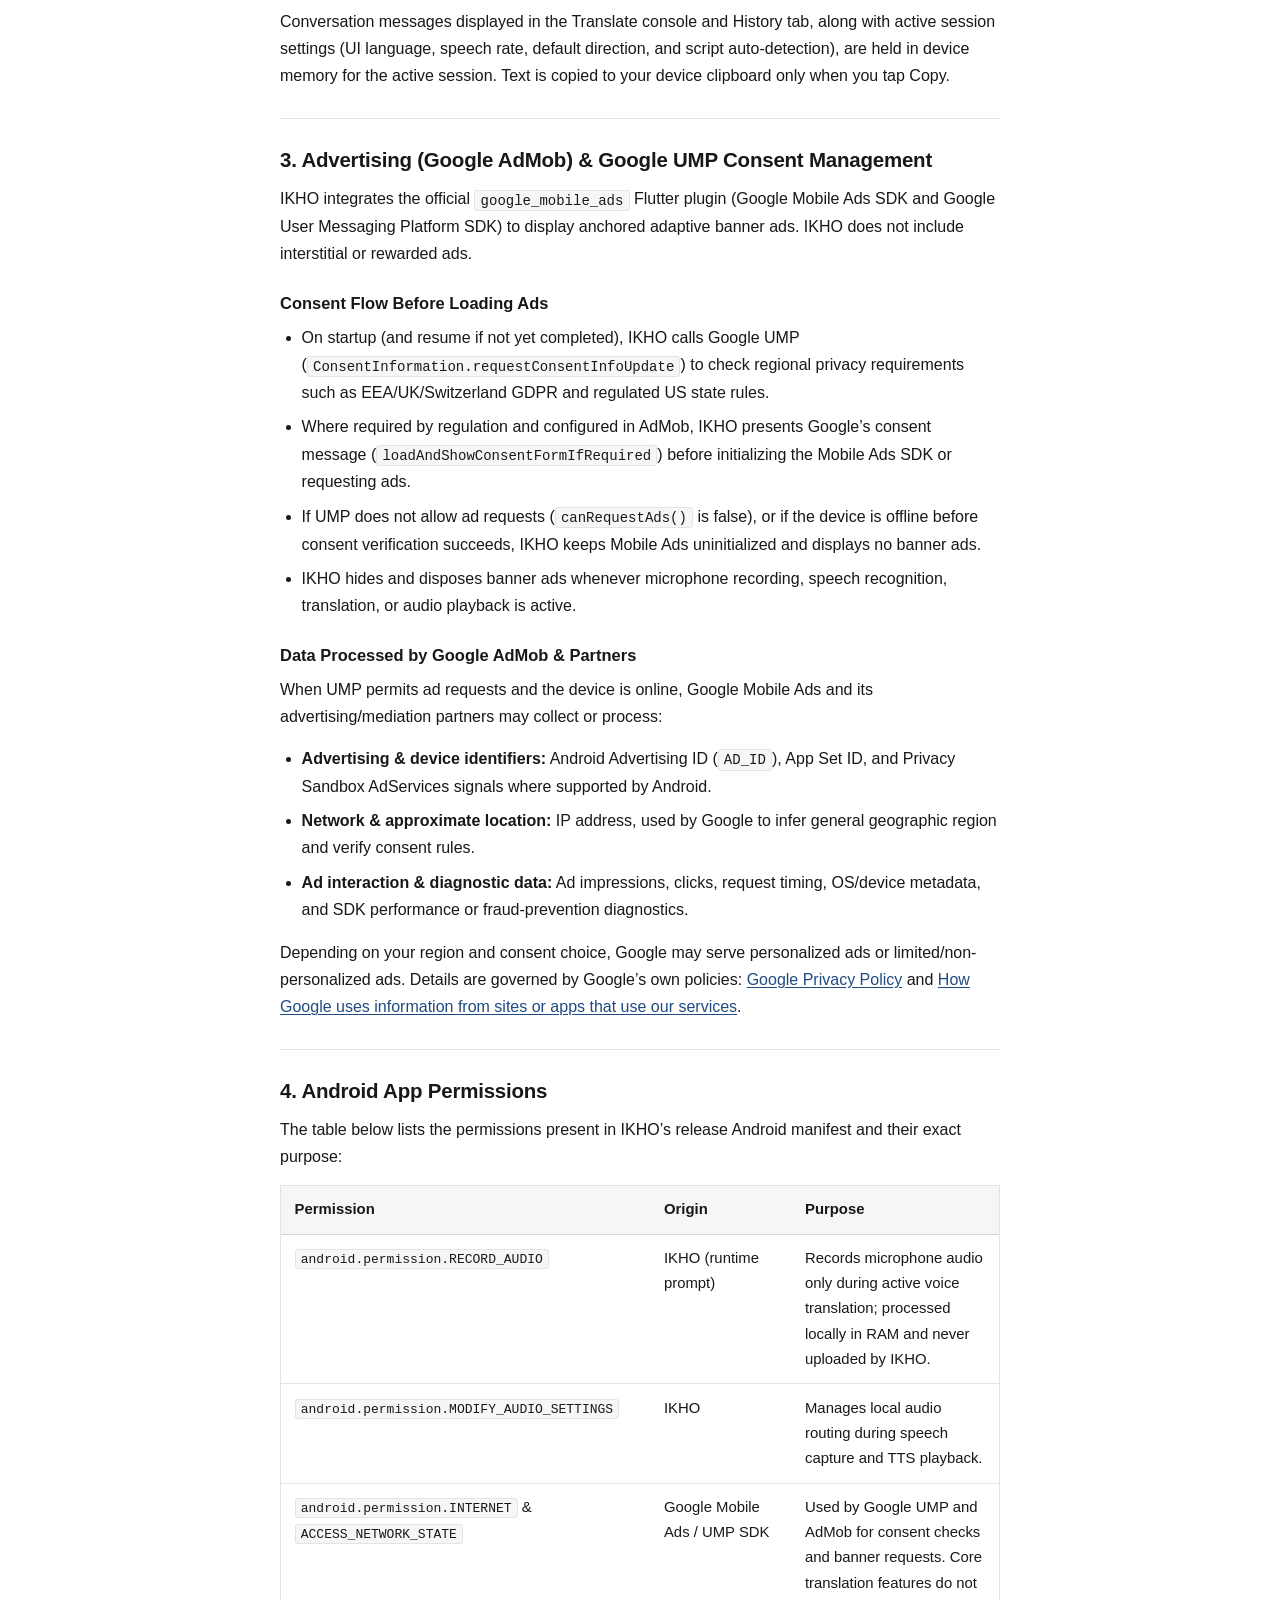
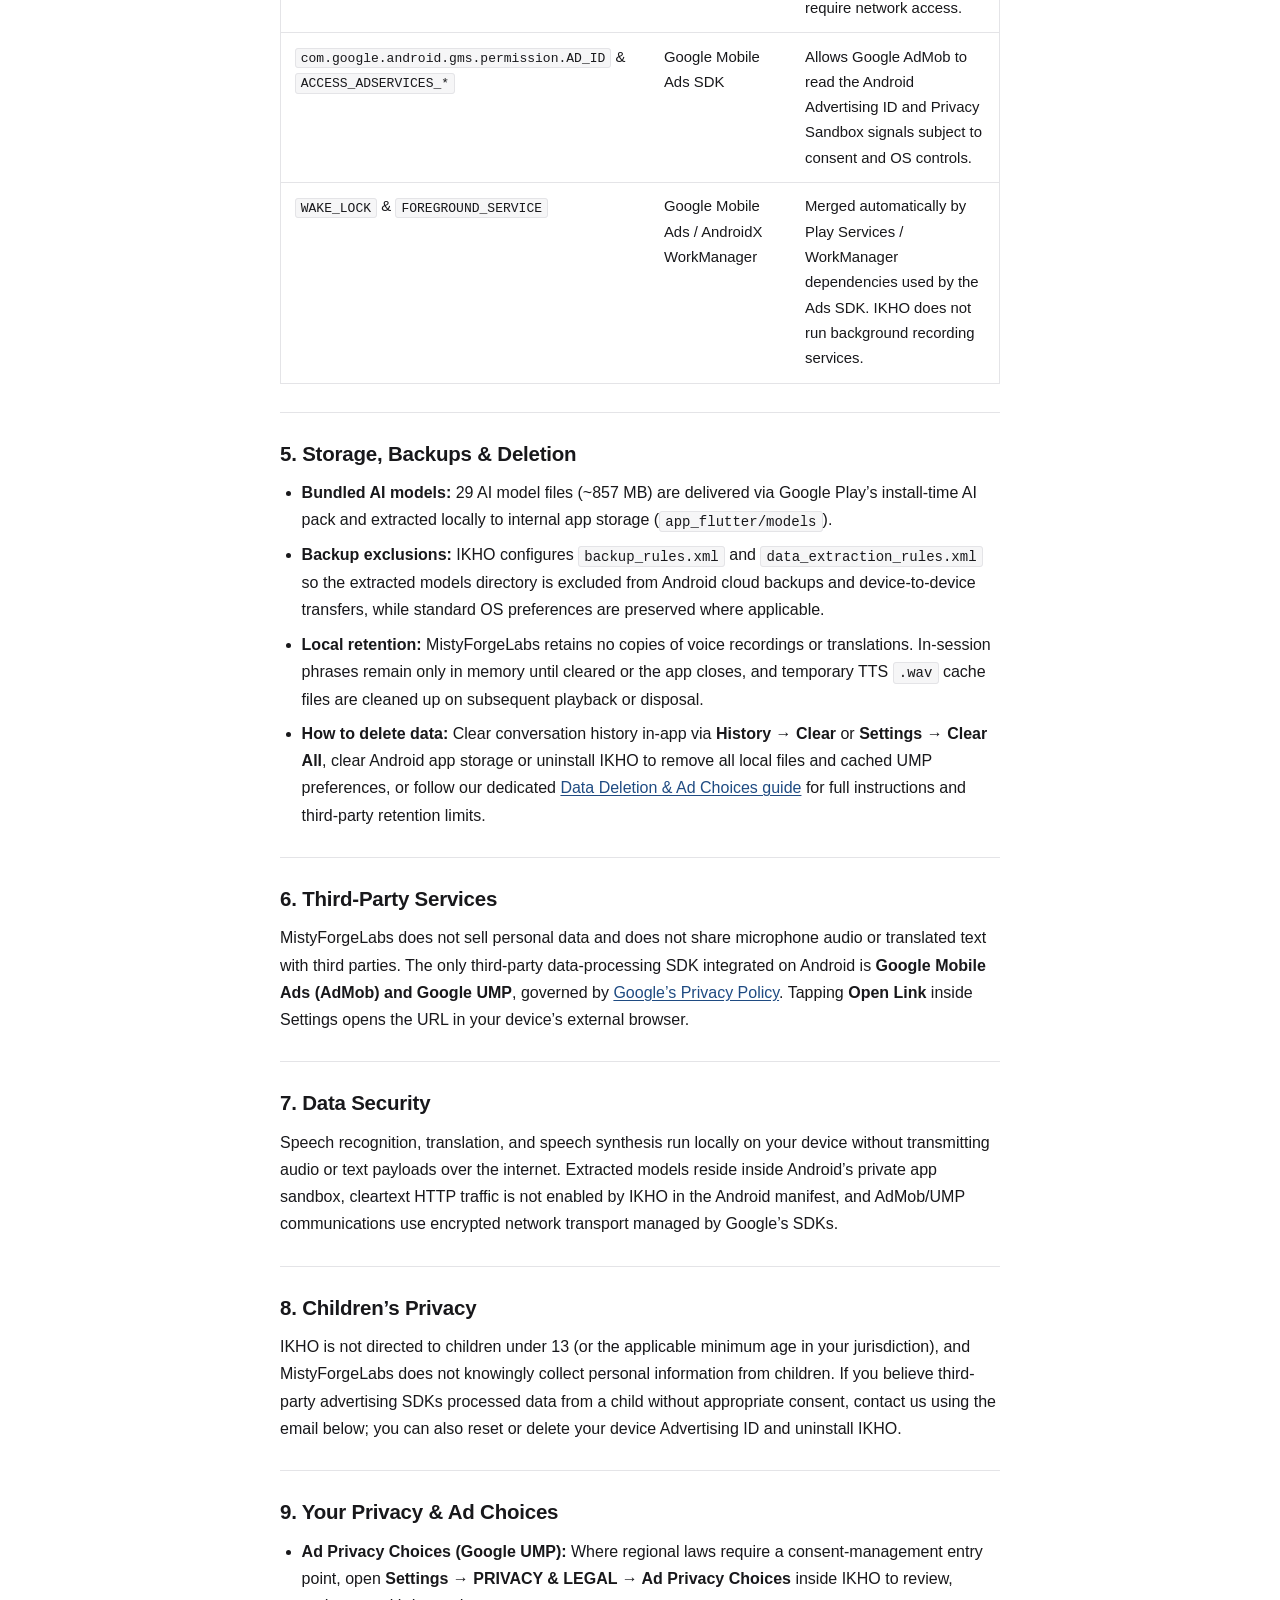
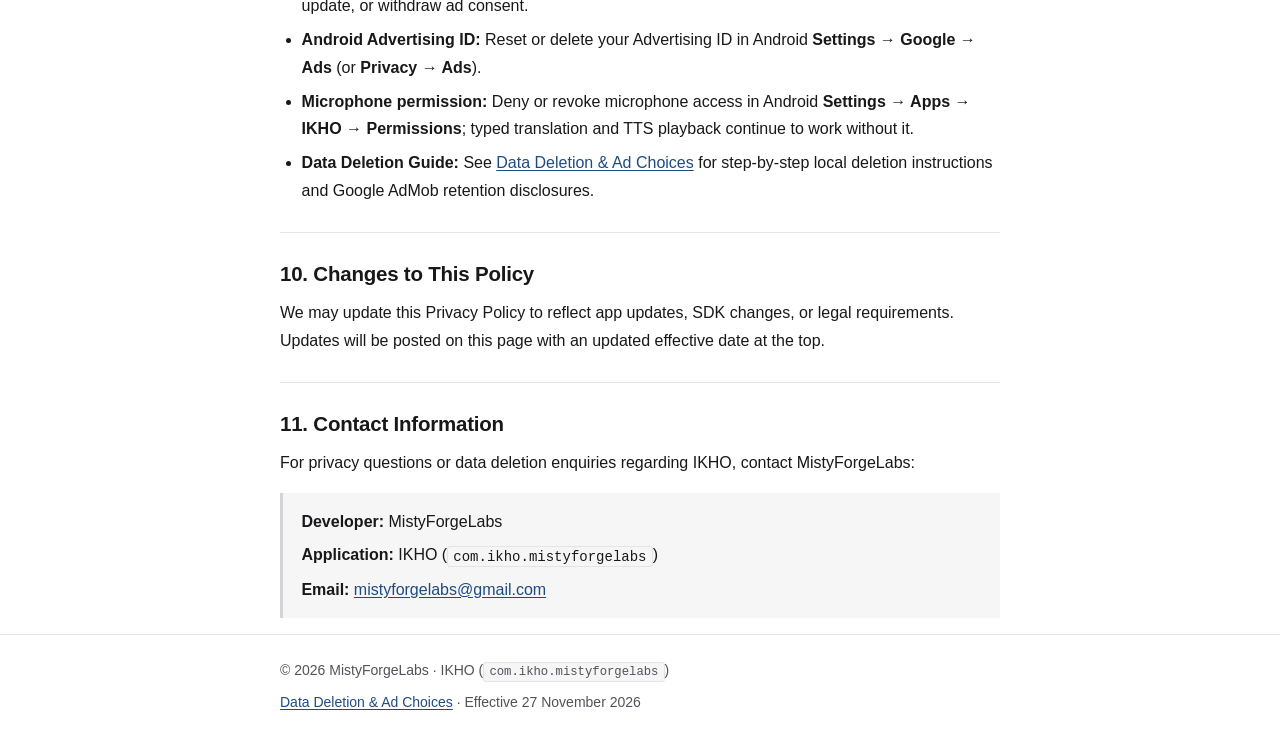
==== commit fb502934: "Redesign Privacy Policy and Data Deletion pages with flat editorial structure" ====
--- a/index.html
+++ b/index.html
@@ -5,414 +5,330 @@
   <meta charset="UTF-8" />
   <meta name="viewport" content="width=device-width, initial-scale=1.0" />
   <meta name="description"
-    content="Privacy Policy for IKHO (com.ikho.mistyforgelabs) by MistyForgeLabs — explaining on-device offline AI translation, permissions, Google AdMob advertising, and Google UMP consent management." />
+    content="Privacy Policy for IKHO (com.ikho.mistyforgelabs) by MistyForgeLabs — detailing on-device offline speech translation, Android permissions, Google AdMob advertising, and Google UMP consent management." />
   <title>Privacy Policy — IKHO by MistyForgeLabs</title>
   <link rel="stylesheet" href="styles.css" />
 </head>
 
 <body>
-  <a class="skip-link" href="#main-content">Skip to Privacy Policy</a>
-
-  <header class="site-header">
-    <div class="container header-inner">
-      <div class="brand">
-        <span class="hanko-mark" aria-hidden="true">端</span>
-        <div class="brand-text">
-          <span class="brand-name">IKHO</span>
-          <span class="brand-subtitle">by MistyForgeLabs</span>
-        </div>
-      </div>
-      <div class="meta-badges">
-        <a class="badge badge-link" href="data-deletion.html">Data Deletion Request</a>
-        <span class="badge">Effective Date: 27 November 2026</span>
-        <span class="badge badge-muted">Package ID: <code>com.ikho.mistyforgelabs</code></span>
-      </div>
+  <a class="skip-link" href="#main-content">Skip to content</a>
+
+  <header class="top-bar">
+    <div class="wrap top-bar-inner">
+      <a class="site-id" href="index.html">IKHO <span>by MistyForgeLabs</span></a>
+      <nav class="top-nav" aria-label="Legal pages">
+        <a href="index.html" aria-current="page">Privacy Policy</a>
+        <a href="data-deletion.html">Data Deletion &amp; Ad Choices</a>
+      </nav>
     </div>
   </header>
 
-  <main id="main-content" class="container layout">
-    <aside class="toc-card" aria-label="Section navigation">
-      <h2 class="toc-title">Contents</h2>
-      <nav>
-        <ol class="toc-list">
-          <li><a href="#overview">1. Overview &amp; Summary</a></li>
-          <li><a href="#offline-processing">2. Offline AI Data Processing</a></li>
-          <li><a href="#advertising-ump">3. Advertising (AdMob) &amp; UMP Consent</a></li>
-          <li><a href="#permissions">4. Android Permissions</a></li>
-          <li><a href="#retention-deletion">5. Storage, Backups &amp; Deletion</a></li>
-          <li><a href="#third-parties">6. Third-Party Services &amp; Sharing</a></li>
-          <li><a href="#security">7. Data Security</a></li>
-          <li><a href="#children">8. Children&rsquo;s Privacy</a></li>
-          <li><a href="#choices">9. Your Privacy Choices</a></li>
-          <li><a href="#changes">10. Changes to This Policy</a></li>
-          <li><a href="#contact">11. Contact Information</a></li>
-        </ol>
-      </nav>
-    </aside>
-
-    <article class="policy-card">
-      <div class="hero-block">
-        <p class="eyebrow">Privacy Policy</p>
-        <h1>IKHO Mobile Application</h1>
-        <p class="lead">
-          MistyForgeLabs (&ldquo;we&rdquo;, &ldquo;our&rdquo;, or &ldquo;us&rdquo;) built the
-          <strong>IKHO</strong> Android application (<code>com.ikho.mistyforgelabs</code>). This Privacy Policy
-          explains clearly how IKHO handles voice input, translated text, local storage, device permissions,
-          and advertising via Google AdMob and Google&rsquo;s User Messaging Platform (UMP).
-        </p>
-
-        <div class="callout-grid">
-          <div class="callout">
-            <h3>Offline Translation &amp; Voice</h3>
-            <p>
-              Speech recognition, text translation, and voice synthesis run locally on your device using
-              bundled on-device AI models. MistyForgeLabs does not operate backend servers and does not
-              receive or store your voice recordings or translated phrases.
-            </p>
-          </div>
-          <div class="callout callout-accent">
-            <h3>Advertising &amp; Consent</h3>
-            <p>
-              IKHO displays banner ads using the Google Mobile Ads (AdMob) SDK. Although core translation
-              works offline without sending data to us, Google&rsquo;s AdMob and UMP SDKs process
-              advertising-related device data when network access is available and consent rules are satisfied.
-            </p>
-          </div>
-        </div>
+  <main id="main-content" class="wrap">
+    <header class="doc-header">
+      <h1>IKHO Privacy Policy</h1>
+      <p class="doc-meta">
+        Effective Date: 27 November 2026 &middot; App: IKHO (<code>com.ikho.mistyforgelabs</code>) &middot; Developer: MistyForgeLabs
+      </p>
+      <p class="doc-intro">
+        MistyForgeLabs (&ldquo;we&rdquo;, &ldquo;our&rdquo;, or &ldquo;us&rdquo;) built the <strong>IKHO</strong>
+        Android application. This Privacy Policy explains how voice audio, text translations, local app storage,
+        device permissions, and Google advertising SDKs operate within IKHO.
+      </p>
+    </header>
+
+    <nav class="doc-index" aria-label="Table of contents">
+      <p class="doc-index-title">Sections</p>
+      <ol>
+        <li><a href="#overview">Overview &amp; Data Scope</a></li>
+        <li><a href="#offline-processing">Offline AI Processing</a></li>
+        <li><a href="#advertising-ump">Google AdMob &amp; UMP Consent</a></li>
+        <li><a href="#permissions">Android App Permissions</a></li>
+        <li><a href="#retention-deletion">Storage, Backups &amp; Deletion</a></li>
+        <li><a href="#third-parties">Third-Party Services</a></li>
+        <li><a href="#security">Data Security</a></li>
+        <li><a href="#children">Children&rsquo;s Privacy</a></li>
+        <li><a href="#choices">Your Privacy &amp; Ad Choices</a></li>
+        <li><a href="#changes">Changes to This Policy</a></li>
+        <li><a href="#contact">Contact Information</a></li>
+      </ol>
+    </nav>
+
+    <section id="overview">
+      <h2>1. Overview &amp; Data Scope</h2>
+      <p>
+        IKHO does not require user accounts, registration, or logins, and MistyForgeLabs does not operate backend
+        servers or integrate analytics or crash-reporting trackers. Data handling in IKHO separates cleanly into
+        two areas:
+      </p>
+      <div class="table-wrap">
+        <table>
+          <thead>
+            <tr>
+              <th>Component</th>
+              <th>Where Processing Happens</th>
+              <th>Network Required</th>
+            </tr>
+          </thead>
+          <tbody>
+            <tr>
+              <td><strong>Voice capture, ASR, translation (EN &harr; JA), and TTS</strong></td>
+              <td>On your device using bundled ONNX &amp; Sherpa-ONNX models</td>
+              <td>No (100% offline; zero audio or text sent to MistyForgeLabs)</td>
+            </tr>
+            <tr>
+              <td><strong>Banner advertising &amp; regional consent prompts</strong></td>
+              <td>Google Mobile Ads (AdMob) SDK &amp; Google UMP SDK</td>
+              <td>Yes, only when internet is available and consent rules allow</td>
+            </tr>
+          </tbody>
+        </table>
       </div>
-
-      <section id="overview">
-        <h2>1. Overview &amp; Scope</h2>
-        <p>
-          This policy applies to the <strong>IKHO</strong> Android application distributed by
-          <strong>MistyForgeLabs</strong>. IKHO does not require user accounts, logins, or registration, and
-          MistyForgeLabs does not integrate third-party analytics SDKs or crash-reporting trackers.
-        </p>
-        <p>
-          Data handling in IKHO falls into two distinct categories:
-        </p>
-        <ul>
-          <li>
-            <strong>On-device AI processing:</strong> Microphone capture, speech recognition, translation,
-            and text-to-speech playback occur locally on your phone without transmitting audio or text to
-            MistyForgeLabs servers.
-          </li>
-          <li>
-            <strong>Third-party advertising SDKs:</strong> The Google Mobile Ads SDK (AdMob) and Google
-            User Messaging Platform (UMP) SDK connect to Google servers over the internet to check consent
-            requirements and load banner advertisements when allowed.
-          </li>
-        </ul>
-      </section>
-
-      <section id="offline-processing">
-        <h2>2. Offline AI Data Processing</h2>
-        <h3>Voice Audio &amp; Speech Recognition (ASR)</h3>
-        <p>
-          When you initiate voice input, IKHO captures 16 kHz mono PCM audio using your device&rsquo;s
-          microphone and holds those audio samples temporarily in device memory (RAM) for Voice Activity
-          Detection (Silero VAD) and speech-to-text recognition (SenseVoice ONNX models). Captured microphone
-          audio is processed locally on your device, is not saved to permanent storage by IKHO, and is
-          discarded once transcription finishes or recording is cancelled.
-        </p>
-
-        <h3>Text &amp; Neural Machine Translation (NMT)</h3>
-        <p>
-          Typed text and transcribed speech are translated between English and Japanese on your device using
-          pre-bundled quantized MarianMT ONNX neural models and an embedded offline phrase fallback. Your
-          text and translations are never transmitted to MistyForgeLabs servers or cloud translation APIs
-          on Android.
-        </p>
-
-        <h3>Text-to-Speech (TTS)</h3>
-        <p>
-          IKHO synthesizes spoken audio offline using bundled Piper VITS (English) and Melo-VITS
-          (Japanese) models. During playback, synthesized audio is written to a temporary
-          <code>.wav</code> file inside the app&rsquo;s temporary cache directory and automatically deleted
-          when you play another clip, stop playback, or close the player. If native ONNX speech synthesis is
-          unavailable for an utterance, IKHO invokes your device&rsquo;s built-in Android operating system
-          Text-to-Speech service locally as a fallback.
-        </p>
-
-        <h3>Session History &amp; In-App Settings</h3>
-        <p>
-          Translated messages shown in the console and History tab, along with session settings (UI
-          language mode, playback rate, default translation direction, and script auto-detection toggle),
-          are kept in memory for the active session. When you tap <strong>Copy</strong> on a translation or
-          copy an external URL in Settings, that text is placed on your device&rsquo;s local clipboard only
-          upon your action.
-        </p>
-      </section>
-
-      <section id="advertising-ump">
-        <h2>3. Advertising (Google AdMob) &amp; Google UMP Consent Management</h2>
-        <p>
-          IKHO integrates the official <code>google_mobile_ads</code> Flutter plugin (Google Mobile Ads SDK
-          and Google User Messaging Platform SDK) to display anchored adaptive banner advertisements. IKHO
-          currently does not display interstitial or rewarded advertisements.
-        </p>
-
-        <h3>How Consent Works Before Ads Load</h3>
-        <ul>
-          <li>
-            At app startup (and upon resuming if not yet updated), IKHO calls Google UMP
-            (<code>ConsentInformation.requestConsentInfoUpdate</code>) to check regional privacy
-            requirements (such as in the EEA, UK, or Switzerland, where applicable).
-          </li>
-          <li>
-            Where required by regional regulations and configured in AdMob, IKHO presents Google&rsquo;s
-            consent form (<code>loadAndShowConsentFormIfRequired</code>) before initializing the Mobile Ads
-            SDK or loading any banner ads.
-          </li>
-          <li>
-            If UMP consent requirements are not satisfied, or if the device is offline and consent cannot be
-            verified, IKHO keeps ads disabled and does not initialize the Mobile Ads SDK or request banners.
-          </li>
-          <li>
-            To avoid interrupting voice and translation workflows, IKHO suppresses and hides banner ads
-            whenever microphone recording, speech recognition, translation processing, or audio playback is
-            active.
-          </li>
-        </ul>
-
-        <h3>Data Collected or Processed by Google AdMob &amp; Partners</h3>
-        <p>
-          When UMP consent permits ad requests and your device has internet connectivity, Google AdMob and
-          its advertising/mediation partners may automatically collect and process data including:
-        </p>
-        <ul>
-          <li>
-            <strong>Advertising &amp; device identifiers:</strong> Android Advertising ID (<code>AD_ID</code>),
-            App Set ID, and Android Privacy Sandbox AdServices signals (where supported by your OS).
-          </li>
-          <li>
-            <strong>Network &amp; coarse location data:</strong> IP address, which may be used by Google to
-            estimate general/approximate location (such as country or city) and check regional consent.
-          </li>
-          <li>
-            <strong>Ad interaction &amp; diagnostic metrics:</strong> Ad impressions, clicks, request
-            latency, basic device metadata (OS version, device model, screen dimensions), and SDK error or
-            performance diagnostics for fraud prevention, frequency capping, and ad measurement.
-          </li>
-        </ul>
-        <p>
-          Depending on your region and consent choices, AdMob may serve personalized or non-personalized
-          advertisements. Review Google&rsquo;s policies for full details on how Google handles data in apps
-          using its advertising SDKs:
-        </p>
-        <ul>
-          <li>
-            Google Privacy Policy:
-            <a href="https://policies.google.com/privacy" rel="noopener noreferrer" target="_blank">
-              https://policies.google.com/privacy
-            </a>
-          </li>
-          <li>
-            How Google uses information from sites or apps that use our services:
-            <a href="https://policies.google.com/technologies/partner-sites" rel="noopener noreferrer" target="_blank">
-              https://policies.google.com/technologies/partner-sites
-            </a>
-          </li>
-        </ul>
-      </section>
-
-      <section id="permissions">
-        <h2>4. Android App Permissions</h2>
-        <p>
-          Below is an accurate summary of permissions present in IKHO&rsquo;s release Android manifest and
-          why each is present:
-        </p>
-        <div class="table-wrap">
-          <table>
-            <thead>
-              <tr>
-                <th>Permission</th>
-                <th>Source</th>
-                <th>Purpose</th>
-              </tr>
-            </thead>
-            <tbody>
-              <tr>
-                <td><code>android.permission.RECORD_AUDIO</code></td>
-                <td>IKHO (runtime requested)</td>
-                <td>
-                  Captures microphone input only when you activate voice translation. Audio is processed on
-                  device in RAM and never transmitted to MistyForgeLabs servers.
-                </td>
-              </tr>
-              <tr>
-                <td><code>android.permission.MODIFY_AUDIO_SETTINGS</code></td>
-                <td>IKHO</td>
-                <td>Configures device audio routing during local speech capture and audio playback.</td>
-              </tr>
-              <tr>
-                <td><code>android.permission.INTERNET</code> &amp; <code>ACCESS_NETWORK_STATE</code></td>
-                <td>Google Mobile Ads / UMP SDK</td>
-                <td>
-                  Allows Google UMP consent updates and AdMob banner ad requests. Core translation, ASR, and
-                  TTS work completely offline without internet access.
-                </td>
-              </tr>
-              <tr>
-                <td>
-                  <code>com.google.android.gms.permission.AD_ID</code> &amp;
-                  <code>ACCESS_ADSERVICES_*</code>
-                </td>
-                <td>Google Mobile Ads SDK</td>
-                <td>
-                  Allows Google AdMob to access the Android Advertising ID and Privacy Sandbox AdServices
-                  (Ad ID, Attribution, Topics) for ad delivery and measurement, subject to your consent and
-                  device settings.
-                </td>
-              </tr>
-              <tr>
-                <td><code>WAKE_LOCK</code> &amp; <code>FOREGROUND_SERVICE</code></td>
-                <td>Google Mobile Ads / AndroidX WorkManager</td>
-                <td>
-                  Automatically merged by Google Mobile Ads SDK&rsquo;s Play Services / WorkManager
-                  dependencies for standard SDK task management. IKHO itself does not run foreground
-                  recording services when closed.
-                </td>
-              </tr>
-            </tbody>
-          </table>
-        </div>
-      </section>
-
-      <section id="retention-deletion">
-        <h2>5. Data Storage, Retention, Backups &amp; Deletion</h2>
-        <ul>
-          <li>
-            <strong>On-device AI models:</strong> The bundled 29 AI model files (~857 MB) are delivered at
-            install time via Google Play&rsquo;s install-time AI pack and extracted locally to internal app
-            storage (<code>app_flutter/models</code>) for native ONNX Runtime and Sherpa-ONNX execution.
-          </li>
-          <li>
-            <strong>Android Backup Exclusion:</strong> IKHO configures explicit Android backup rules
-            (<code>backup_rules.xml</code> and <code>data_extraction_rules.xml</code>) so the extracted
-            models directory is excluded from Android Auto Backup cloud uploads and device-to-device
-            transfers, while preserving standard OS-managed app preferences where applicable.
-          </li>
-          <li>
-            <strong>Retention:</strong> MistyForgeLabs retains zero copies of your voice recordings or
-            translations. In-session phrases exist only in memory until cleared or the app terminates.
-            Temporary synthesized TTS <code>.wav</code> cache files are deleted automatically after
-            subsequent playback/disposal.
-          </li>
-          <li>
-            <strong>Data Deletion:</strong> You can clear in-session phrases immediately inside IKHO via
-            <strong>History &rarr; Clear</strong> or <strong>Settings &rarr; Clear All</strong>, revoke
-            microphone access in Android Settings, reset/delete your Android Advertising ID, or uninstall
-            IKHO to remove all local app storage and extracted models from your device. For full
-            instructions and retention limitations regarding Google AdMob/UMP data, see the dedicated
-            <a href="data-deletion.html">Data Deletion Request page</a>. For data held by Google AdMob,
-            deletion and retention follow Google&rsquo;s own privacy controls and policies.
-          </li>
-        </ul>
-      </section>
-
-      <section id="third-parties">
-        <h2>6. Third-Party Services &amp; Data Sharing</h2>
-        <p>
-          MistyForgeLabs does not sell your personal information and does not share your voice audio or
-          translated text with any third party.
-        </p>
-        <p>
-          The only third-party data processing SDK integrated into IKHO on Android is:
-        </p>
-        <ul>
-          <li>
-            <strong>Google Mobile Ads (AdMob) &amp; Google User Messaging Platform (UMP):</strong> Used for
-            regional privacy consent prompts and banner advertising. Data shared with or collected by this SDK
-            is governed by Google&rsquo;s Privacy Policy
-            (<a href="https://policies.google.com/privacy" rel="noopener noreferrer"
-              target="_blank">policies.google.com/privacy</a>).
-          </li>
-        </ul>
-        <p>
-          If you tap <strong>Open Link</strong> on a Privacy Policy URL inside Settings (when configured),
-          your device opens your chosen external web browser application.
-        </p>
-      </section>
-
-      <section id="security">
-        <h2>7. Data Security</h2>
-        <p>
-          Because speech recognition, translation, and neural voice synthesis occur on your device without
-          sending voice or text payloads over the network, those payloads are not exposed to server-side
-          storage or developer server breaches. Native AI models are stored in Android&rsquo;s private app
-          sandbox directory, cleartext HTTP traffic is not enabled by IKHO in the Android manifest, and
-          communications performed by Google&rsquo;s Mobile Ads and UMP SDKs use encrypted network
-          transport managed by those SDKs. However, no software or device environment can guarantee absolute
-          security.
-        </p>
-      </section>
-
-      <section id="children">
-        <h2>8. Children&rsquo;s Privacy</h2>
-        <p>
-          IKHO is not directed to children under the age of 13 (or the equivalent minimum age under the laws
-          of your jurisdiction), and MistyForgeLabs does not knowingly collect personal information from
-          children. If you are a parent or guardian and believe that third-party advertising SDKs within IKHO
-          have collected personal information from a child without appropriate consent, please contact us
-          using the details below so we can assist or review configuration. You can also delete/reset the
-          device Advertising ID and uninstall the app.
-        </p>
-      </section>
-
-      <section id="choices">
-        <h2>9. Your Privacy &amp; Consent Choices</h2>
-        <ul>
-          <li>
-            <strong>Regional Ad Consent (Google UMP):</strong> Where regional regulations require a privacy
-            options entry point, open <strong>Settings &rarr; PRIVACY &amp; LEGAL &rarr; Ad Privacy Choices</strong>
-            in IKHO to review, modify, or withdraw your consent preferences at any time.
-          </li>
-          <li>
-            <strong>Reset or Delete Advertising ID:</strong> On Android, go to device
-            <strong>Settings &rarr; Google &rarr; Ads</strong> (or <strong>Privacy &rarr; Ads</strong>) to
-            reset or delete your Advertising ID or opt out of personalized ads.
-          </li>
-          <li>
-            <strong>Microphone Permission:</strong> You may deny or revoke microphone permission at any
-            time via Android <strong>Settings &rarr; Apps &rarr; IKHO &rarr; Permissions</strong>. Typed text
-            translation and audio playback continue to work without microphone permission.
-          </li>
-        </ul>
-      </section>
-
-      <section id="changes">
-        <h2>10. Changes to This Privacy Policy</h2>
-        <p>
-          We may update this Privacy Policy from time to time to reflect app updates, SDK changes, or legal
-          requirements. Any changes will be published on this page with an updated effective date at the top.
-        </p>
-      </section>
-
-      <section id="contact" class="contact-section">
-        <h2>11. Contact Information</h2>
-        <p>
-          If you have any questions, concerns, or privacy requests regarding IKHO, please contact
-          <strong>MistyForgeLabs</strong>:
-        </p>
-        <div class="contact-box">
-          <p><strong>Developer:</strong> MistyForgeLabs</p>
-          <p><strong>Application:</strong> IKHO (<code>com.ikho.mistyforgelabs</code>)</p>
-          <p>
-            <strong>Support Email:</strong>
-            <a href="mailto:mistyforgelabs@gmail.com">mistyforgelabs@gmail.com</a>
-          </p>
-        </div>
-      </section>
-    </article>
+    </section>
+
+    <section id="offline-processing">
+      <h2>2. Offline AI Processing</h2>
+
+      <h3>Microphone Audio &amp; Speech Recognition (ASR)</h3>
+      <p>
+        When you tap the microphone button, IKHO captures 16&nbsp;kHz mono PCM audio in device memory (RAM) for
+        local Voice Activity Detection (Silero VAD) and speech-to-text transcription (SenseVoice ONNX models).
+        Recorded audio stays on your device, is never saved to permanent storage by IKHO, and is discarded once
+        transcription completes or recording is cancelled.
+      </p>
+
+      <h3>Text &amp; Neural Machine Translation (NMT)</h3>
+      <p>
+        Typed text and recognized speech are translated between English and Japanese on your phone using bundled
+        quantized MarianMT ONNX models and an offline phrase fallback. Text inputs and translations are not sent to
+        MistyForgeLabs servers or cloud translation APIs on Android.
+      </p>
+
+      <h3>Text-to-Speech Playback (TTS)</h3>
+      <p>
+        Spoken translations are synthesized offline using bundled Piper VITS (English) and Melo-VITS (Japanese)
+        models. During playback, synthesized speech is written to a temporary <code>.wav</code> file inside the
+        app&rsquo;s temporary cache directory and deleted automatically when you play another clip or close the
+        player. If native ONNX speech synthesis is unavailable for a phrase, IKHO calls Android&rsquo;s built-in
+        system Text-to-Speech service locally as a fallback.
+      </p>
+
+      <h3>Session History, Settings &amp; Clipboard</h3>
+      <p>
+        Conversation messages displayed in the Translate console and History tab, along with active session
+        settings (UI language, speech rate, default direction, and script auto-detection), are held in device
+        memory for the active session. Text is copied to your device clipboard only when you tap Copy.
+      </p>
+    </section>
+
+    <section id="advertising-ump">
+      <h2>3. Advertising (Google AdMob) &amp; Google UMP Consent Management</h2>
+      <p>
+        IKHO integrates the official <code>google_mobile_ads</code> Flutter plugin (Google Mobile Ads SDK and
+        Google User Messaging Platform SDK) to display anchored adaptive banner ads. IKHO does not include
+        interstitial or rewarded ads.
+      </p>
+
+      <h3>Consent Flow Before Loading Ads</h3>
+      <ul>
+        <li>
+          On startup (and resume if not yet completed), IKHO calls Google UMP
+          (<code>ConsentInformation.requestConsentInfoUpdate</code>) to check regional privacy requirements such
+          as EEA/UK/Switzerland GDPR and regulated US state rules.
+        </li>
+        <li>
+          Where required by regulation and configured in AdMob, IKHO presents Google&rsquo;s consent message
+          (<code>loadAndShowConsentFormIfRequired</code>) before initializing the Mobile Ads SDK or requesting ads.
+        </li>
+        <li>
+          If UMP does not allow ad requests (<code>canRequestAds()</code> is false), or if the device is offline
+          before consent verification succeeds, IKHO keeps Mobile Ads uninitialized and displays no banner ads.
+        </li>
+        <li>
+          IKHO hides and disposes banner ads whenever microphone recording, speech recognition, translation, or
+          audio playback is active.
+        </li>
+      </ul>
+
+      <h3>Data Processed by Google AdMob &amp; Partners</h3>
+      <p>
+        When UMP permits ad requests and the device is online, Google Mobile Ads and its advertising/mediation
+        partners may collect or process:
+      </p>
+      <ul>
+        <li>
+          <strong>Advertising &amp; device identifiers:</strong> Android Advertising ID (<code>AD_ID</code>), App Set
+          ID, and Privacy Sandbox AdServices signals where supported by Android.
+        </li>
+        <li>
+          <strong>Network &amp; approximate location:</strong> IP address, used by Google to infer general geographic
+          region and verify consent rules.
+        </li>
+        <li>
+          <strong>Ad interaction &amp; diagnostic data:</strong> Ad impressions, clicks, request timing, OS/device
+          metadata, and SDK performance or fraud-prevention diagnostics.
+        </li>
+      </ul>
+      <p>
+        Depending on your region and consent choice, Google may serve personalized ads or limited/non-personalized
+        ads. Details are governed by Google&rsquo;s own policies:
+        <a href="https://policies.google.com/privacy" rel="noopener noreferrer" target="_blank">Google Privacy Policy</a>
+        and
+        <a href="https://policies.google.com/technologies/partner-sites" rel="noopener noreferrer" target="_blank">How Google uses information from sites or apps that use our services</a>.
+      </p>
+    </section>
+
+    <section id="permissions">
+      <h2>4. Android App Permissions</h2>
+      <p>
+        The table below lists the permissions present in IKHO&rsquo;s release Android manifest and their exact purpose:
+      </p>
+      <div class="table-wrap">
+        <table>
+          <thead>
+            <tr>
+              <th>Permission</th>
+              <th>Origin</th>
+              <th>Purpose</th>
+            </tr>
+          </thead>
+          <tbody>
+            <tr>
+              <td><code>android.permission.RECORD_AUDIO</code></td>
+              <td>IKHO (runtime prompt)</td>
+              <td>Records microphone audio only during active voice translation; processed locally in RAM and never uploaded by IKHO.</td>
+            </tr>
+            <tr>
+              <td><code>android.permission.MODIFY_AUDIO_SETTINGS</code></td>
+              <td>IKHO</td>
+              <td>Manages local audio routing during speech capture and TTS playback.</td>
+            </tr>
+            <tr>
+              <td><code>android.permission.INTERNET</code> &amp; <code>ACCESS_NETWORK_STATE</code></td>
+              <td>Google Mobile Ads / UMP SDK</td>
+              <td>Used by Google UMP and AdMob for consent checks and banner requests. Core translation features do not require network access.</td>
+            </tr>
+            <tr>
+              <td><code>com.google.android.gms.permission.AD_ID</code> &amp; <code>ACCESS_ADSERVICES_*</code></td>
+              <td>Google Mobile Ads SDK</td>
+              <td>Allows Google AdMob to read the Android Advertising ID and Privacy Sandbox signals subject to consent and OS controls.</td>
+            </tr>
+            <tr>
+              <td><code>WAKE_LOCK</code> &amp; <code>FOREGROUND_SERVICE</code></td>
+              <td>Google Mobile Ads / AndroidX WorkManager</td>
+              <td>Merged automatically by Play Services / WorkManager dependencies used by the Ads SDK. IKHO does not run background recording services.</td>
+            </tr>
+          </tbody>
+        </table>
+      </div>
+    </section>
+
+    <section id="retention-deletion">
+      <h2>5. Storage, Backups &amp; Deletion</h2>
+      <ul>
+        <li>
+          <strong>Bundled AI models:</strong> 29 AI model files (~857&nbsp;MB) are delivered via Google Play&rsquo;s
+          install-time AI pack and extracted locally to internal app storage (<code>app_flutter/models</code>).
+        </li>
+        <li>
+          <strong>Backup exclusions:</strong> IKHO configures <code>backup_rules.xml</code> and
+          <code>data_extraction_rules.xml</code> so the extracted models directory is excluded from Android cloud
+          backups and device-to-device transfers, while standard OS preferences are preserved where applicable.
+        </li>
+        <li>
+          <strong>Local retention:</strong> MistyForgeLabs retains no copies of voice recordings or translations.
+          In-session phrases remain only in memory until cleared or the app closes, and temporary TTS
+          <code>.wav</code> cache files are cleaned up on subsequent playback or disposal.
+        </li>
+        <li>
+          <strong>How to delete data:</strong> Clear conversation history in-app via <strong>History &rarr; Clear</strong>
+          or <strong>Settings &rarr; Clear All</strong>, clear Android app storage or uninstall IKHO to remove all
+          local files and cached UMP preferences, or follow our dedicated
+          <a href="data-deletion.html">Data Deletion &amp; Ad Choices guide</a> for full instructions and third-party
+          retention limits.
+        </li>
+      </ul>
+    </section>
+
+    <section id="third-parties">
+      <h2>6. Third-Party Services</h2>
+      <p>
+        MistyForgeLabs does not sell personal data and does not share microphone audio or translated text with third
+        parties. The only third-party data-processing SDK integrated on Android is <strong>Google Mobile Ads (AdMob)
+        and Google UMP</strong>, governed by
+        <a href="https://policies.google.com/privacy" rel="noopener noreferrer" target="_blank">Google&rsquo;s Privacy Policy</a>.
+        Tapping <strong>Open Link</strong> inside Settings opens the URL in your device&rsquo;s external browser.
+      </p>
+    </section>
+
+    <section id="security">
+      <h2>7. Data Security</h2>
+      <p>
+        Speech recognition, translation, and speech synthesis run locally on your device without transmitting audio
+        or text payloads over the internet. Extracted models reside inside Android&rsquo;s private app sandbox,
+        cleartext HTTP traffic is not enabled by IKHO in the Android manifest, and AdMob/UMP communications use
+        encrypted network transport managed by Google&rsquo;s SDKs.
+      </p>
+    </section>
+
+    <section id="children">
+      <h2>8. Children&rsquo;s Privacy</h2>
+      <p>
+        IKHO is not directed to children under 13 (or the applicable minimum age in your jurisdiction), and
+        MistyForgeLabs does not knowingly collect personal information from children. If you believe third-party
+        advertising SDKs processed data from a child without appropriate consent, contact us using the email below;
+        you can also reset or delete your device Advertising ID and uninstall IKHO.
+      </p>
+    </section>
+
+    <section id="choices">
+      <h2>9. Your Privacy &amp; Ad Choices</h2>
+      <ul>
+        <li>
+          <strong>Ad Privacy Choices (Google UMP):</strong> Where regional laws require a consent-management entry
+          point, open <strong>Settings &rarr; PRIVACY &amp; LEGAL &rarr; Ad Privacy Choices</strong> inside IKHO to
+          review, update, or withdraw ad consent.
+        </li>
+        <li>
+          <strong>Android Advertising ID:</strong> Reset or delete your Advertising ID in Android
+          <strong>Settings &rarr; Google &rarr; Ads</strong> (or <strong>Privacy &rarr; Ads</strong>).
+        </li>
+        <li>
+          <strong>Microphone permission:</strong> Deny or revoke microphone access in Android
+          <strong>Settings &rarr; Apps &rarr; IKHO &rarr; Permissions</strong>; typed translation and TTS playback
+          continue to work without it.
+        </li>
+        <li>
+          <strong>Data Deletion Guide:</strong> See <a href="data-deletion.html">Data Deletion &amp; Ad Choices</a>
+          for step-by-step local deletion instructions and Google AdMob retention disclosures.
+        </li>
+      </ul>
+    </section>
+
+    <section id="changes">
+      <h2>10. Changes to This Policy</h2>
+      <p>
+        We may update this Privacy Policy to reflect app updates, SDK changes, or legal requirements. Updates will be
+        posted on this page with an updated effective date at the top.
+      </p>
+    </section>
+
+    <section id="contact">
+      <h2>11. Contact Information</h2>
+      <p>For privacy questions or data deletion enquiries regarding IKHO, contact MistyForgeLabs:</p>
+      <div class="note-block">
+        <p><strong>Developer:</strong> MistyForgeLabs</p>
+        <p><strong>Application:</strong> IKHO (<code>com.ikho.mistyforgelabs</code>)</p>
+        <p><strong>Email:</strong> <a href="mailto:mistyforgelabs@gmail.com">mistyforgelabs@gmail.com</a></p>
+      </div>
+    </section>
   </main>
 
   <footer class="site-footer">
-    <div class="container footer-inner">
+    <div class="wrap footer-inner">
       <p>&copy; 2026 MistyForgeLabs &middot; IKHO (<code>com.ikho.mistyforgelabs</code>)</p>
-      <p><a href="data-deletion.html">Data Deletion Request</a> &middot; Effective Date: 27 November 2026</p>
+      <p><a href="data-deletion.html">Data Deletion &amp; Ad Choices</a> &middot; Effective 27 November 2026</p>
     </div>
   </footer>
 </body>
 
-</html>+</html>
--- a/styles.css
+++ b/styles.css
@@ -1,30 +1,24 @@
 :root {
-  --washi: #fbf8f3;
-  --washi-card: #ffffff;
-  --washi-subtle: #f3ede4;
-  --sumi: #1c1917;
-  --sumi-muted: #57534e;
-  --line-subtle: #e7dfd3;
-  --cinnabar: #c83e2b;
-  --cinnabar-deep: #9f2d1d;
-  --cinnabar-tint: #fdedea;
-  --radius-lg: 18px;
-  --radius-md: 12px;
-  --shadow-card: 0 6px 24px rgba(28, 25, 23, 0.05);
+  --bg: #ffffff;
+  --bg-subtle: #f6f6f7;
+  --text: #18181b;
+  --text-muted: #52525b;
+  --border: #e4e4e7;
+  --border-strong: #d4d4d8;
+  --link: #1f4b82;
+  --link-hover: #143257;
 }
 
 @media (prefers-color-scheme: dark) {
   :root {
-    --washi: #141210;
-    --washi-card: #1d1a17;
-    --washi-subtle: #27221e;
-    --sumi: #f5f0e8;
-    --sumi-muted: #b8afa4;
-    --line-subtle: #352f29;
-    --cinnabar: #e05c49;
-    --cinnabar-deep: #f07b69;
-    --cinnabar-tint: rgba(224, 92, 73, 0.14);
-    --shadow-card: 0 8px 28px rgba(0, 0, 0, 0.35);
+    --bg: #121316;
+    --bg-subtle: #1a1c20;
+    --text: #e4e4e7;
+    --text-muted: #a1a1aa;
+    --border: #27272a;
+    --border-strong: #3f3f46;
+    --link: #8ab4f8;
+    --link-hover: #aecbfa;
   }
 }
 
@@ -40,10 +34,11 @@
 
 body {
   margin: 0;
-  background-color: var(--washi);
-  color: var(--sumi);
+  background-color: var(--bg);
+  color: var(--text);
   font-family: -apple-system, BlinkMacSystemFont, "Segoe UI", Roboto, "Helvetica Neue", Arial, sans-serif;
-  line-height: 1.65;
+  font-size: 16px;
+  line-height: 1.7;
   -webkit-font-smoothing: antialiased;
 }
 
@@ -51,11 +46,12 @@
   position: absolute;
   left: -9999px;
   top: 0;
-  background: var(--cinnabar);
-  color: #ffffff;
-  padding: 0.65rem 1rem;
-  border-radius: 0 0 8px 0;
-  font-weight: 600;
+  background: var(--text);
+  color: var(--bg);
+  padding: 0.5rem 0.9rem;
+  font-size: 0.875rem;
+  font-weight: 600;
+  text-decoration: none;
   z-index: 100;
 }
 
@@ -64,366 +60,268 @@
   top: 0.75rem;
 }
 
-.container {
+.wrap {
   width: 100%;
-  max-width: 1080px;
+  max-width: 760px;
   margin: 0 auto;
   padding: 0 1.25rem;
 }
 
-.site-header {
-  background: var(--washi-card);
-  border-bottom: 1px solid var(--line-subtle);
-  padding: 1rem 0;
-}
-
-.header-inner {
+.top-bar {
+  border-bottom: 1px solid var(--border);
+  background-color: var(--bg);
+}
+
+.top-bar-inner {
   display: flex;
   flex-wrap: wrap;
-  align-items: center;
+  align-items: baseline;
   justify-content: space-between;
-  gap: 0.85rem;
-}
-
-.brand {
-  display: flex;
-  align-items: center;
-  gap: 0.75rem;
-}
-
-.hanko-mark {
-  display: inline-flex;
-  align-items: center;
-  justify-content: center;
-  width: 2.25rem;
-  height: 2.25rem;
-  border-radius: 8px;
-  background: var(--cinnabar);
-  color: #ffffff;
-  font-weight: 700;
-  font-size: 1.05rem;
-  letter-spacing: 0.02em;
-}
-
-.brand-text {
-  display: flex;
-  flex-direction: column;
-}
-
-.brand-name {
-  font-size: 1.2rem;
-  font-weight: 700;
-  letter-spacing: 0.04em;
-  line-height: 1.15;
-}
-
-.brand-subtitle {
-  font-size: 0.82rem;
-  color: var(--sumi-muted);
-}
-
-.meta-badges {
+  gap: 0.75rem 1.5rem;
+  padding: 1rem 0;
+}
+
+.site-id {
+  font-size: 0.95rem;
+  font-weight: 600;
+  color: var(--text);
+  text-decoration: none;
+  letter-spacing: -0.01em;
+}
+
+.site-id span {
+  font-weight: 400;
+  color: var(--text-muted);
+}
+
+.top-nav {
   display: flex;
   flex-wrap: wrap;
-  gap: 0.5rem;
-}
-
-.badge {
-  display: inline-flex;
-  align-items: center;
-  padding: 0.32rem 0.72rem;
-  border-radius: 999px;
-  background: var(--cinnabar-tint);
-  color: var(--cinnabar-deep);
-  font-size: 0.82rem;
-  font-weight: 600;
-}
-
-.badge-muted {
-  background: var(--washi-subtle);
-  color: var(--sumi-muted);
-  font-weight: 500;
-}
-
-.badge-link {
-  background: var(--washi-card);
-  color: var(--cinnabar-deep);
-  border: 1px solid rgba(200, 62, 43, 0.35);
+  gap: 1.25rem;
+  font-size: 0.92rem;
+}
+
+.top-nav a {
+  color: var(--text-muted);
   text-decoration: none;
-  transition: background-color 0.15s ease, border-color 0.15s ease;
-}
-
-.badge-link:hover,
-.badge-link:focus-visible {
-  background: var(--cinnabar-tint);
-  border-color: var(--cinnabar);
+  padding-bottom: 0.15rem;
+  border-bottom: 1.5px solid transparent;
+}
+
+.top-nav a:hover,
+.top-nav a:focus-visible {
+  color: var(--text);
+  border-bottom-color: var(--border-strong);
   outline: none;
 }
 
-.layout {
+.top-nav a[aria-current="page"] {
+  color: var(--text);
+  font-weight: 600;
+  border-bottom-color: var(--text);
+}
+
+main {
+  padding: 2.25rem 0 3.5rem;
+}
+
+.doc-header {
+  padding-bottom: 1.5rem;
+  border-bottom: 1px solid var(--border);
+  margin-bottom: 1.75rem;
+}
+
+h1 {
+  margin: 0 0 0.5rem;
+  font-size: clamp(1.75rem, 3vw, 2.2rem);
+  font-weight: 700;
+  letter-spacing: -0.02em;
+  line-height: 1.2;
+}
+
+.doc-meta {
+  margin: 0 0 1rem;
+  font-size: 0.9rem;
+  color: var(--text-muted);
+}
+
+.doc-intro {
+  margin: 0;
+  font-size: 1.02rem;
+  color: var(--text);
+}
+
+.doc-index {
+  background-color: var(--bg-subtle);
+  border: 1px solid var(--border);
+  padding: 1.1rem 1.25rem;
+  margin-bottom: 2.25rem;
+}
+
+.doc-index-title {
+  margin: 0 0 0.65rem;
+  font-size: 0.8rem;
+  font-weight: 700;
+  text-transform: uppercase;
+  letter-spacing: 0.06em;
+  color: var(--text-muted);
+}
+
+.doc-index ol {
+  margin: 0;
+  padding-left: 1.25rem;
   display: grid;
   grid-template-columns: 1fr;
-  gap: 1.5rem;
-  padding-top: 1.75rem;
-  padding-bottom: 3rem;
-}
-
-@media (min-width: 900px) {
-  .layout {
-    grid-template-columns: 260px minmax(0, 1fr);
-    align-items: start;
-  }
-
-  .toc-card {
-    position: sticky;
-    top: 1.25rem;
-  }
-}
-
-.toc-card,
-.policy-card {
-  background: var(--washi-card);
-  border: 1px solid var(--line-subtle);
-  border-radius: var(--radius-lg);
-  box-shadow: var(--shadow-card);
-}
-
-.toc-card {
-  padding: 1.25rem;
-}
-
-.toc-title {
-  margin: 0 0 0.75rem;
-  font-size: 0.82rem;
-  text-transform: uppercase;
-  letter-spacing: 0.08em;
-  color: var(--sumi-muted);
-}
-
-.toc-list {
-  list-style: none;
-  margin: 0;
-  padding: 0;
-  display: flex;
-  flex-direction: column;
-  gap: 0.35rem;
-}
-
-.toc-list a {
-  display: block;
-  padding: 0.32rem 0.5rem;
-  border-radius: 8px;
-  color: var(--sumi-muted);
-  text-decoration: none;
-  font-size: 0.9rem;
-  transition: background-color 0.15s ease, color 0.15s ease;
-}
-
-.toc-list a:hover,
-.toc-list a:focus-visible {
-  background: var(--cinnabar-tint);
-  color: var(--cinnabar-deep);
-  outline: none;
-}
-
-.policy-card {
-  padding: 1.6rem 1.4rem;
-}
-
-@media (min-width: 640px) {
-  .policy-card {
-    padding: 2.25rem 2.4rem;
-  }
-}
-
-.hero-block {
-  padding-bottom: 1.5rem;
-  border-bottom: 1px solid var(--line-subtle);
-  margin-bottom: 1.75rem;
-}
-
-.eyebrow {
-  margin: 0 0 0.35rem;
-  font-size: 0.82rem;
-  font-weight: 700;
-  letter-spacing: 0.08em;
-  text-transform: uppercase;
-  color: var(--cinnabar);
-}
-
-h1 {
-  margin: 0 0 0.75rem;
-  font-size: clamp(1.7rem, 3.2vw, 2.25rem);
-  line-height: 1.2;
-}
-
-.lead {
-  margin: 0 0 1.35rem;
-  color: var(--sumi-muted);
-  font-size: 1.03rem;
-}
-
-.callout-grid {
-  display: grid;
-  grid-template-columns: 1fr;
-  gap: 0.9rem;
-}
-
-@media (min-width: 680px) {
-  .callout-grid {
+  gap: 0.35rem 1.5rem;
+  font-size: 0.94rem;
+}
+
+@media (min-width: 600px) {
+  .doc-index ol {
     grid-template-columns: 1fr 1fr;
   }
 }
 
-.callout {
-  background: var(--washi-subtle);
-  border: 1px solid var(--line-subtle);
-  border-radius: var(--radius-md);
-  padding: 1rem 1.1rem;
-}
-
-.callout-accent {
-  background: var(--cinnabar-tint);
-  border-color: rgba(200, 62, 43, 0.25);
-}
-
-.callout h3 {
-  margin: 0 0 0.35rem;
-  font-size: 0.98rem;
-}
-
-.callout p {
-  margin: 0;
-  font-size: 0.92rem;
-  color: var(--sumi-muted);
+.doc-index a {
+  color: var(--link);
+  text-decoration: none;
+}
+
+.doc-index a:hover,
+.doc-index a:focus-visible {
+  color: var(--link-hover);
+  text-decoration: underline;
 }
 
 section {
-  margin-bottom: 2rem;
-  scroll-margin-top: 1.25rem;
-}
-
-section:last-child {
-  margin-bottom: 0;
+  padding-top: 1.75rem;
+  margin-top: 1.75rem;
+  border-top: 1px solid var(--border);
+  scroll-margin-top: 1rem;
+}
+
+section:first-of-type {
+  padding-top: 0;
+  margin-top: 0;
+  border-top: none;
 }
 
 h2 {
   margin: 0 0 0.75rem;
-  font-size: 1.25rem;
-  padding-bottom: 0.45rem;
-  border-bottom: 1px solid var(--line-subtle);
+  font-size: 1.28rem;
+  font-weight: 650;
+  letter-spacing: -0.01em;
+  line-height: 1.3;
 }
 
 h3 {
-  margin: 1.15rem 0 0.4rem;
-  font-size: 1.02rem;
+  margin: 1.35rem 0 0.45rem;
+  font-size: 1.03rem;
+  font-weight: 600;
 }
 
 p {
-  margin: 0 0 0.85rem;
-}
-
-ul {
-  margin: 0 0 0.95rem;
-  padding-left: 1.3rem;
+  margin: 0 0 0.9rem;
+}
+
+p:last-child {
+  margin-bottom: 0;
+}
+
+ul,
+ol.steps {
+  margin: 0 0 1rem;
+  padding-left: 1.35rem;
 }
 
 li {
   margin-bottom: 0.45rem;
 }
 
+li:last-child {
+  margin-bottom: 0;
+}
+
 a {
-  color: var(--cinnabar-deep);
+  color: var(--link);
+  text-decoration: underline;
+  text-underline-offset: 2px;
   word-break: break-word;
+}
+
+a:hover,
+a:focus-visible {
+  color: var(--link-hover);
 }
 
 code {
   font-family: ui-monospace, SFMono-Regular, Menlo, Consolas, "Liberation Mono", monospace;
-  font-size: 0.88em;
-  background: var(--washi-subtle);
-  padding: 0.12rem 0.36rem;
-  border-radius: 5px;
+  font-size: 0.875em;
+  background-color: var(--bg-subtle);
+  border: 1px solid var(--border);
+  padding: 0.1rem 0.32rem;
+  border-radius: 3px;
 }
 
 .table-wrap {
   width: 100%;
   overflow-x: auto;
-  border: 1px solid var(--line-subtle);
-  border-radius: var(--radius-md);
+  border: 1px solid var(--border);
   margin: 0.85rem 0 1rem;
 }
 
 table {
   width: 100%;
   border-collapse: collapse;
-  font-size: 0.92rem;
-  min-width: 540px;
+  font-size: 0.93rem;
+  min-width: 520px;
 }
 
 th,
 td {
   text-align: left;
-  padding: 0.75rem 0.9rem;
-  border-bottom: 1px solid var(--line-subtle);
+  padding: 0.7rem 0.85rem;
+  border-bottom: 1px solid var(--border);
   vertical-align: top;
 }
 
 th {
-  background: var(--washi-subtle);
-  font-weight: 600;
+  background-color: var(--bg-subtle);
+  font-weight: 600;
+  border-bottom-color: var(--border-strong);
 }
 
 tr:last-child td {
   border-bottom: none;
 }
 
-.contact-box {
-  background: var(--washi-subtle);
-  border: 1px solid var(--line-subtle);
-  border-left: 4px solid var(--cinnabar);
-  border-radius: var(--radius-md);
-  padding: 1rem 1.2rem;
-}
-
-.contact-box p {
-  margin: 0 0 0.45rem;
-}
-
-.contact-box p:last-child {
+.note-block {
+  border-left: 3px solid var(--border-strong);
+  background-color: var(--bg-subtle);
+  padding: 0.95rem 1.15rem;
+  margin: 1rem 0;
+}
+
+.note-block p {
+  margin: 0 0 0.4rem;
+}
+
+.note-block p:last-child {
   margin-bottom: 0;
 }
 
-.placeholder-tag {
-  display: inline-block;
-  font-family: ui-monospace, SFMono-Regular, Menlo, Consolas, monospace;
-  font-weight: 700;
-  font-size: 0.92rem;
-  background: var(--cinnabar-tint);
-  color: var(--cinnabar-deep);
-  padding: 0.15rem 0.5rem;
-  border-radius: 6px;
-  border: 1px dashed var(--cinnabar);
-}
-
-.placeholder-note {
-  margin-top: 0.65rem;
-  font-size: 0.86rem;
-  color: var(--sumi-muted);
-}
-
 .site-footer {
-  border-top: 1px solid var(--line-subtle);
-  background: var(--washi-card);
-  padding: 1.25rem 0;
-  font-size: 0.88rem;
-  color: var(--sumi-muted);
+  border-top: 1px solid var(--border);
+  padding: 1.5rem 0 2.5rem;
+  font-size: 0.875rem;
+  color: var(--text-muted);
 }
 
 .footer-inner {
   display: flex;
   flex-wrap: wrap;
   justify-content: space-between;
-  gap: 0.5rem;
+  gap: 0.5rem 1.25rem;
 }
 
 .footer-inner p {
@@ -431,18 +329,13 @@
 }
 
 @media print {
-  .toc-card,
+  .top-bar,
+  .doc-index,
   .skip-link {
     display: none;
   }
 
-  .layout {
-    grid-template-columns: 1fr;
-  }
-
-  .policy-card {
-    box-shadow: none;
-    border: none;
+  main {
     padding: 0;
   }
 }
